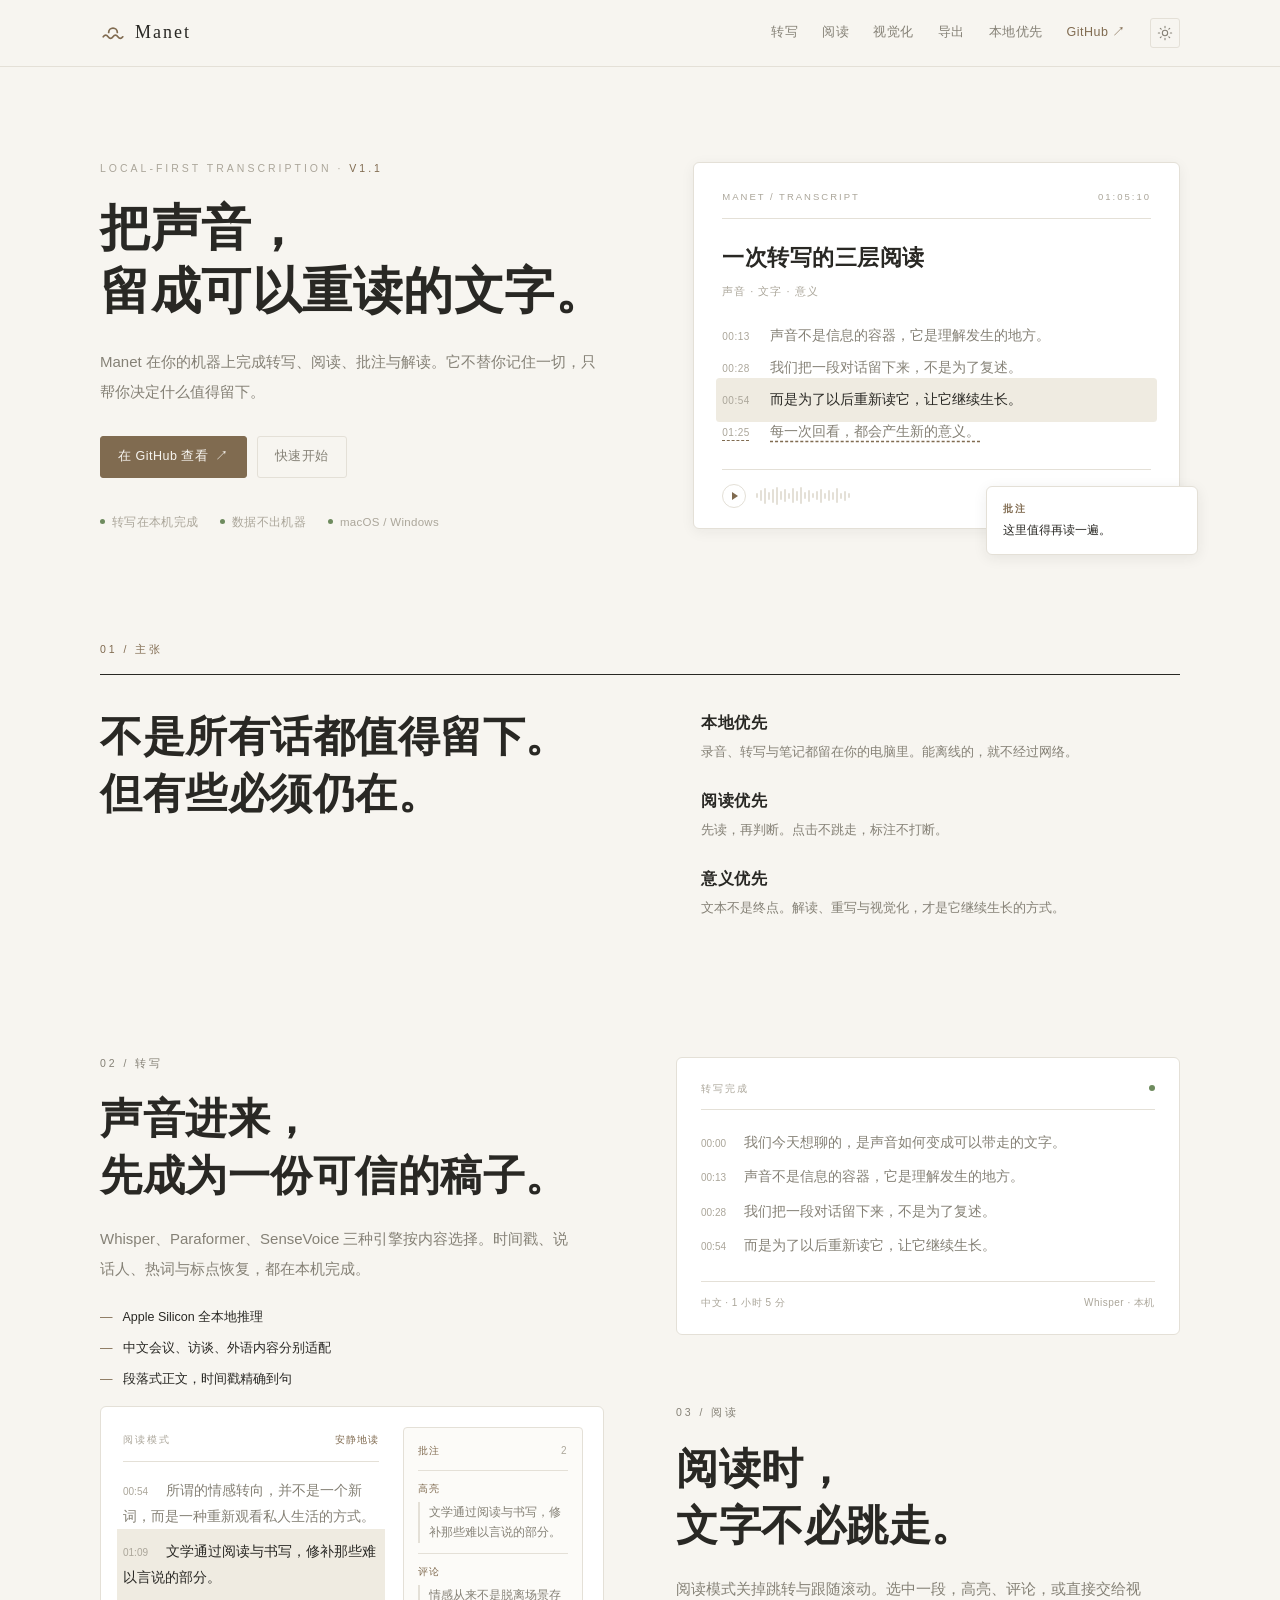
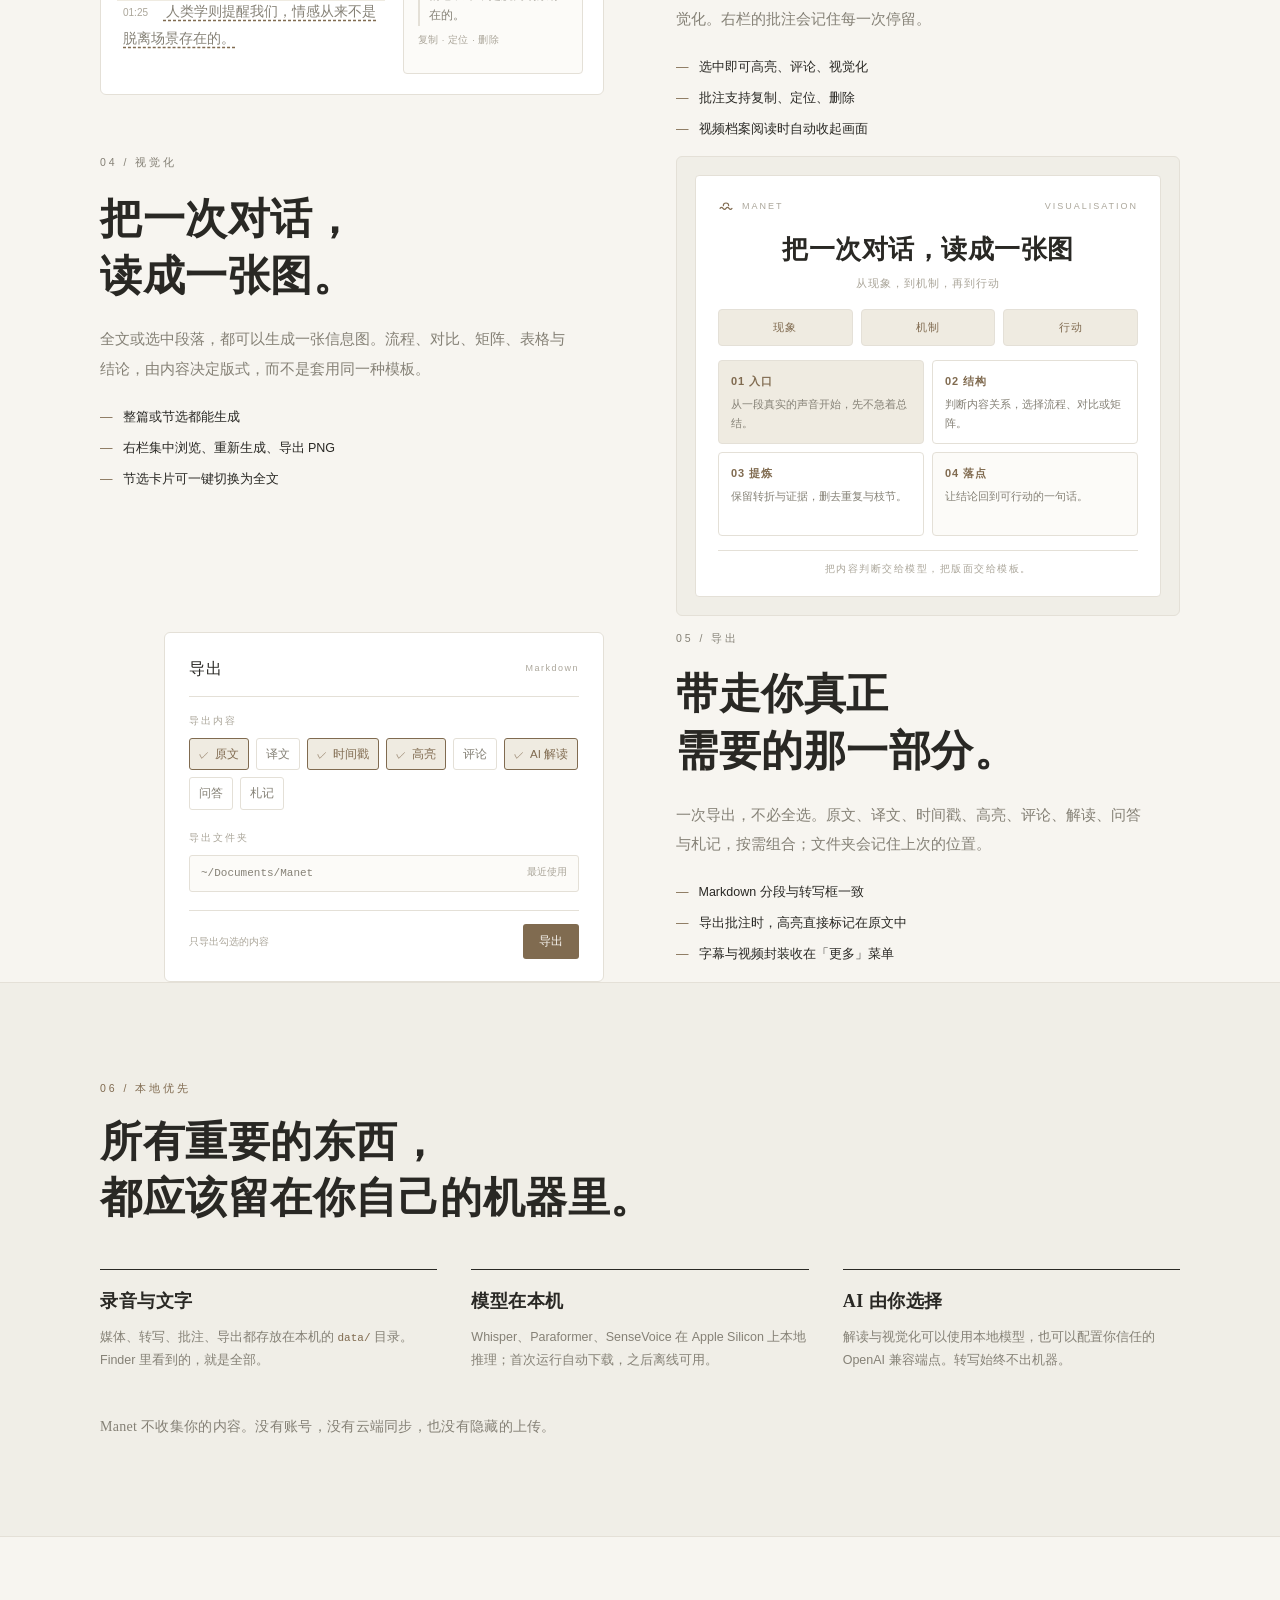
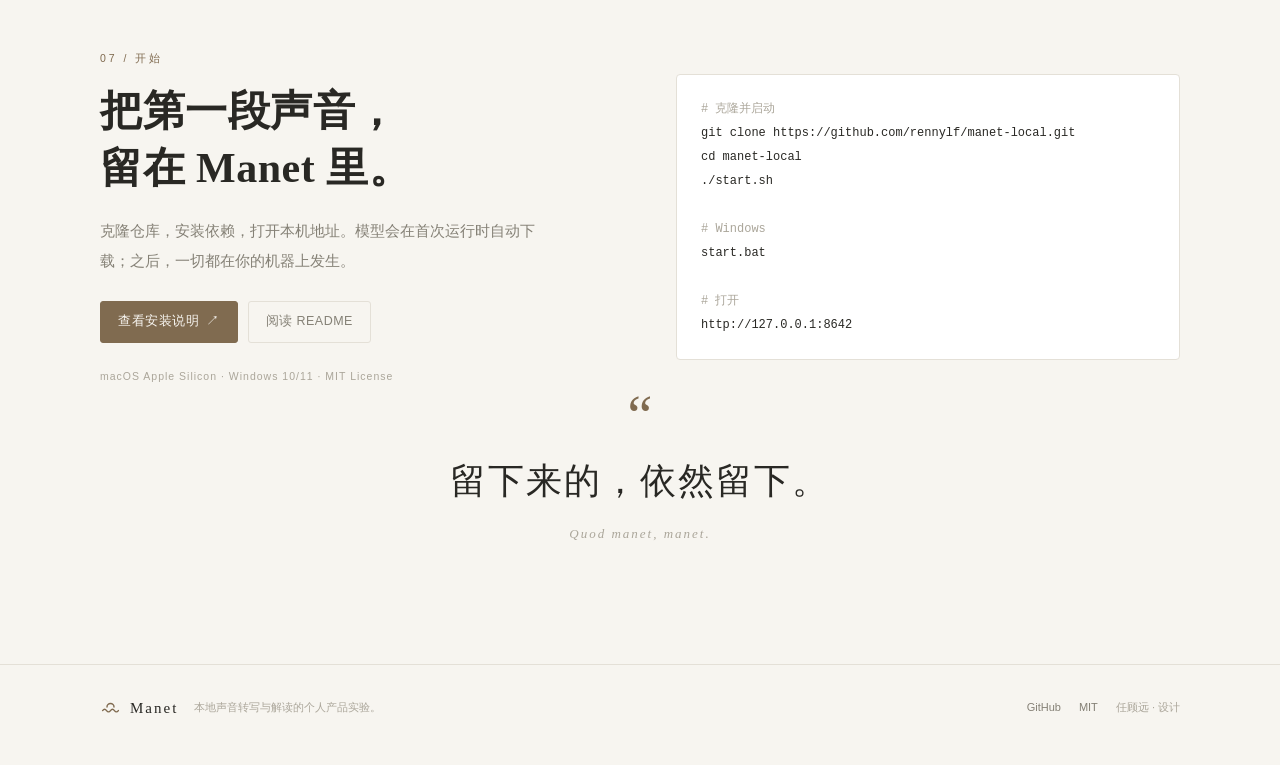
==== docs/index.html @ 5af79e9b "新增产品落地页 docs/ - 按 Manet 的 Light Academia × Editorial 语言设计 - 首屏主张、转写、阅读批注、视觉化、导出、本地优先、快速开始 - 纯静态 HTML" ====
<!doctype html>
<html lang="zh-CN" data-theme="light">
<head>
<meta charset="utf-8">
<meta name="viewport" content="width=device-width, initial-scale=1">
<title>Manet — 把声音留成可以重读的文字</title>
<meta name="description" content="Manet 是一个本地优先的声音转写与解读工具。转写、阅读、批注、视觉化与导出，都在你的机器上完成。">
<meta property="og:title" content="Manet — 把声音留成可以重读的文字">
<meta property="og:description" content="本地优先的声音转写与解读。Quod manet, manet.">
<meta name="theme-color" content="#F7F5F0">
<link rel="icon" href="favicon.svg" type="image/svg+xml">
<link rel="stylesheet" href="landing.css">
<script>
(function () {
  var t = localStorage.getItem("manet_site_theme") || "light";
  document.documentElement.dataset.theme = t;
})();
</script>
</head>
<body>

<header class="site-head">
  <div class="wrap head-inner">
    <a class="brand" href="#top" aria-label="Manet 首页">
      <svg viewBox="0 0 24 24" aria-hidden="true"><g fill="none" stroke="currentColor" stroke-width="1.6" stroke-linecap="round"><path d="M8 11.5a4 4 0 0 1 8 0"/><path d="M3 15.5q2.25 -3 4.5 0t4.5 0t4.5 0t4.5 0"/></g></svg>
      <span>Manet</span>
    </a>
    <nav aria-label="页面导航">
      <a class="nav-link" href="#transcribe">转写</a>
      <a class="nav-link" href="#reading">阅读</a>
      <a class="nav-link" href="#visual">视觉化</a>
      <a class="nav-link" href="#export">导出</a>
      <a class="nav-link" href="#local">本地优先</a>
      <a class="gh" href="https://github.com/rennylf/manet-local" target="_blank" rel="noopener">GitHub ↗</a>
      <button id="theme-toggle" class="icon-btn" aria-label="切换昼夜主题" title="切换昼夜主题">
        <svg class="icon-sun" viewBox="0 0 24 24" aria-hidden="true"><circle cx="12" cy="12" r="4"/><path d="M12 2v2M12 20v2M4.9 4.9l1.4 1.4M17.7 17.7l1.4 1.4M2 12h2M20 12h2M4.9 19.1l1.4-1.4M17.7 6.3l1.4-1.4"/></svg>
        <svg class="icon-moon" viewBox="0 0 24 24" aria-hidden="true"><path d="M20 14.5A8.5 8.5 0 0 1 9.5 4a8.5 8.5 0 1 0 10.5 10.5z"/></svg>
      </button>
    </nav>
  </div>
</header>

<main id="top">

  <!-- 01 · HERO -->
  <section class="hero wrap">
    <div class="hero-copy reveal">
      <p class="kicker">LOCAL-FIRST TRANSCRIPTION · <span>V1.1</span></p>
      <h1>把声音，<br>留成可以重读的文字。</h1>
      <p class="lede">Manet 在你的机器上完成转写、阅读、批注与解读。它不替你记住一切，只帮你决定什么值得留下。</p>
      <div class="cta">
        <a class="btn primary" href="https://github.com/rennylf/manet-local" target="_blank" rel="noopener">在 GitHub 查看 <span aria-hidden="true">↗</span></a>
        <a class="btn ghost" href="#start">快速开始</a>
      </div>
      <ul class="hero-facts">
        <li>转写在本机完成</li>
        <li>数据不出机器</li>
        <li>macOS / Windows</li>
      </ul>
    </div>

    <div class="hero-visual reveal" aria-hidden="true">
      <article class="paper">
        <div class="paper-top"><span>MANET / TRANSCRIPT</span><span>01:05:10</span></div>
        <h3>一次转写的三层阅读</h3>
        <p class="sub">声音 · 文字 · 意义</p>
        <div class="mock-line"><span class="t">00:13</span><span>声音不是信息的容器，它是理解发生的地方。</span></div>
        <div class="mock-line"><span class="t">00:28</span><span>我们把一段对话留下来，不是为了复述。</span></div>
        <div class="mock-line hl"><span class="t">00:54</span><span>而是为了以后重新读它，让它继续生长。</span></div>
        <div class="mock-line cm"><span class="t">01:25</span><span>每一次回看，都会产生新的意义。</span></div>
        <div class="player-mock">
          <span class="play-dot" aria-hidden="true"></span>
          <div class="wave" aria-hidden="true">
            <i style="height:5px"></i><i style="height:11px"></i><i style="height:16px"></i><i style="height:8px"></i><i style="height:14px"></i><i style="height:18px"></i><i style="height:9px"></i><i style="height:13px"></i><i style="height:6px"></i><i style="height:15px"></i><i style="height:10px"></i><i style="height:17px"></i><i style="height:7px"></i><i style="height:12px"></i><i style="height:5px"></i><i style="height:9px"></i><i style="height:14px"></i><i style="height:6px"></i><i style="height:11px"></i><i style="height:8px"></i><i style="height:15px"></i><i style="height:6px"></i><i style="height:10px"></i><i style="height:5px"></i>
          </div>
        </div>
      </article>
      <aside class="note-card">
        <strong>批注</strong>
        <p>这里值得再读一遍。</p>
      </aside>
    </div>
  </section>

  <!-- 02 · 主张 -->
  <section class="creed wrap reveal">
    <p class="section-index">01 / 主张</p>
    <div class="creed-grid">
      <h2>不是所有话都值得留下。<br>但有些必须仍在。</h2>
      <div class="creed-items">
        <div>
          <h4>本地优先</h4>
          <p>录音、转写与笔记都留在你的电脑里。能离线的，就不经过网络。</p>
        </div>
        <div>
          <h4>阅读优先</h4>
          <p>先读，再判断。点击不跳走，标注不打断。</p>
        </div>
        <div>
          <h4>意义优先</h4>
          <p>文本不是终点。解读、重写与视觉化，才是它继续生长的方式。</p>
        </div>
      </div>
    </div>
  </section>

  <!-- 03 · 转写 -->
  <section id="transcribe" class="feature wrap reveal">
    <div class="feature-copy">
      <p class="section-index">02 / 转写</p>
      <h2>声音进来，<br>先成为一份可信的稿子。</h2>
      <p>Whisper、Paraformer、SenseVoice 三种引擎按内容选择。时间戳、说话人、热词与标点恢复，都在本机完成。</p>
      <ul class="ticks">
        <li>Apple Silicon 全本地推理</li>
        <li>中文会议、访谈、外语内容分别适配</li>
        <li>段落式正文，时间戳精确到句</li>
      </ul>
    </div>
    <div class="feature-visual" aria-hidden="true">
      <div class="panel transcript-panel">
        <div class="panel-head"><span>转写完成</span><span class="status-dot"></span></div>
        <p class="read-line"><span class="ts">00:00</span> 我们今天想聊的，是声音如何变成可以带走的文字。</p>
        <p class="read-line"><span class="ts">00:13</span> 声音不是信息的容器，它是理解发生的地方。</p>
        <p class="read-line"><span class="ts">00:28</span> 我们把一段对话留下来，不是为了复述。</p>
        <p class="read-line"><span class="ts">00:54</span> 而是为了以后重新读它，让它继续生长。</p>
        <div class="panel-foot">
          <span>中文 · 1 小时 5 分</span>
          <span>Whisper · 本机</span>
        </div>
      </div>
    </div>
  </section>

  <!-- 04 · 阅读 -->
  <section id="reading" class="feature reverse wrap reveal">
    <div class="feature-copy">
      <p class="section-index">03 / 阅读</p>
      <h2>阅读时，<br>文字不必跳走。</h2>
      <p>阅读模式关掉跳转与跟随滚动。选中一段，高亮、评论，或直接交给视觉化。右栏的批注会记住每一次停留。</p>
      <ul class="ticks">
        <li>选中即可高亮、评论、视觉化</li>
        <li>批注支持复制、定位、删除</li>
        <li>视频档案阅读时自动收起画面</li>
      </ul>
    </div>
    <div class="feature-visual" aria-hidden="true">
      <div class="panel reading-panel">
        <div class="reading-main">
          <div class="panel-head"><span>阅读模式</span><span class="read-flag">安静地读</span></div>
          <p class="read-line"><span class="ts">00:54</span> 所谓的情感转向，并不是一个新词，而是一种重新观看私人生活的方式。</p>
          <p class="read-line hl"><span class="ts">01:09</span> 文学通过阅读与书写，修补那些难以言说的部分。</p>
          <p class="read-line cm"><span class="ts">01:25</span> 人类学则提醒我们，情感从来不是脱离场景存在的。</p>
        </div>
        <aside class="annot-panel">
          <div class="annot-head">批注 <span>2</span></div>
          <div class="annot-item">
            <em>高亮</em>
            <p>文学通过阅读与书写，修补那些难以言说的部分。</p>
          </div>
          <div class="annot-item">
            <em>评论</em>
            <p>情感从来不是脱离场景存在的。</p>
            <small>复制 · 定位 · 删除</small>
          </div>
        </aside>
      </div>
    </div>
  </section>

  <!-- 05 · 视觉化 -->
  <section id="visual" class="feature wrap reveal">
    <div class="feature-copy">
      <p class="section-index">04 / 视觉化</p>
      <h2>把一次对话，<br>读成一张图。</h2>
      <p>全文或选中段落，都可以生成一张信息图。流程、对比、矩阵、表格与结论，由内容决定版式，而不是套用同一种模板。</p>
      <ul class="ticks">
        <li>整篇或节选都能生成</li>
        <li>右栏集中浏览、重新生成、导出 PNG</li>
        <li>节选卡片可一键切换为全文</li>
      </ul>
    </div>
    <div class="feature-visual" aria-hidden="true">
      <div class="panel vis-panel">
        <div class="vis-card">
          <div class="vis-brand"><svg class="vis-mark" viewBox="0 0 24 24" aria-hidden="true"><g fill="none" stroke="currentColor" stroke-width="1.7" stroke-linecap="round"><path d="M8 11.5a4 4 0 0 1 8 0"/><path d="M3 15.5q2.25 -3 4.5 0t4.5 0t4.5 0t4.5 0"/></g></svg> MANET <span class="vis-tag">VISUALISATION</span></div>
          <h3>把一次对话，读成一张图</h3>
          <p class="vis-sub">从现象，到机制，再到行动</p>
          <div class="vis-pills">
            <span>现象</span><span>机制</span><span>行动</span>
          </div>
          <div class="vis-grid">
            <div class="cell tint">
              <b>01 入口</b>
              <p>从一段真实的声音开始，先不急着总结。</p>
            </div>
            <div class="cell">
              <b>02 结构</b>
              <p>判断内容关系，选择流程、对比或矩阵。</p>
            </div>
            <div class="cell">
              <b>03 提炼</b>
              <p>保留转折与证据，删去重复与枝节。</p>
            </div>
            <div class="cell tint2">
              <b>04 落点</b>
              <p>让结论回到可行动的一句话。</p>
            </div>
          </div>
          <div class="vis-foot">把内容判断交给模型，把版面交给模板。</div>
        </div>
      </div>
    </div>
  </section>

  <!-- 06 · 导出 -->
  <section id="export" class="feature reverse wrap reveal">
    <div class="feature-copy">
      <p class="section-index">05 / 导出</p>
      <h2>带走你真正<br>需要的那一部分。</h2>
      <p>一次导出，不必全选。原文、译文、时间戳、高亮、评论、解读、问答与札记，按需组合；文件夹会记住上次的位置。</p>
      <ul class="ticks">
        <li>Markdown 分段与转写框一致</li>
        <li>导出批注时，高亮直接标记在原文中</li>
        <li>字幕与视频封装收在「更多」菜单</li>
      </ul>
    </div>
    <div class="feature-visual" aria-hidden="true">
      <div class="panel export-panel">
        <div class="export-head"><span>导出</span><span class="export-tag">Markdown</span></div>
        <p class="export-label">导出内容</p>
        <div class="checks">
          <span class="check on">原文</span>
          <span class="check">译文</span>
          <span class="check on">时间戳</span>
          <span class="check on">高亮</span>
          <span class="check">评论</span>
          <span class="check on">AI 解读</span>
          <span class="check">问答</span>
          <span class="check">札记</span>
        </div>
        <p class="export-label">导出文件夹</p>
        <div class="path"><span>~/Documents/Manet</span><span class="path-hint">最近使用</span></div>
        <div class="export-foot">
          <span class="export-note">只导出勾选的内容</span>
          <span class="export-btn">导出</span>
        </div>
      </div>
    </div>
  </section>

  <!-- 07 · 本地优先 -->
  <section id="local" class="local reveal">
    <div class="wrap">
      <p class="section-index">06 / 本地优先</p>
      <h2>所有重要的东西，<br>都应该留在你自己的机器里。</h2>
      <div class="local-grid">
        <div class="local-item">
          <h3>录音与文字</h3>
          <p>媒体、转写、批注、导出都存放在本机的 <code>data/</code> 目录。Finder 里看到的，就是全部。</p>
        </div>
        <div class="local-item">
          <h3>模型在本机</h3>
          <p>Whisper、Paraformer、SenseVoice 在 Apple Silicon 上本地推理；首次运行自动下载，之后离线可用。</p>
        </div>
        <div class="local-item">
          <h3>AI 由你选择</h3>
          <p>解读与视觉化可以使用本地模型，也可以配置你信任的 OpenAI 兼容端点。转写始终不出机器。</p>
        </div>
      </div>
      <p class="local-note">Manet 不收集你的内容。没有账号，没有云端同步，也没有隐藏的上传。</p>
    </div>
  </section>

  <!-- 08 · 开始 -->
  <section id="start" class="start wrap reveal">
    <div>
      <p class="section-index">07 / 开始</p>
      <h2>把第一段声音，<br>留在 Manet 里。</h2>
      <p class="start-copy">克隆仓库，安装依赖，打开本机地址。模型会在首次运行时自动下载；之后，一切都在你的机器上发生。</p>
      <div class="cta">
        <a class="btn primary" href="https://github.com/rennylf/manet-local" target="_blank" rel="noopener">查看安装说明 <span aria-hidden="true">↗</span></a>
        <a class="btn ghost" href="https://github.com/rennylf/manet-local/blob/main/README.md" target="_blank" rel="noopener">阅读 README</a>
      </div>
      <p class="platforms">macOS Apple Silicon · Windows 10/11 · MIT License</p>
    </div>
    <pre class="commands"><code><span class="c"># 克隆并启动</span>
git clone https://github.com/rennylf/manet-local.git
cd manet-local
./start.sh

<span class="c"># Windows</span>
start.bat

<span class="c"># 打开</span>
http://127.0.0.1:8642</code></pre>
  </section>

  <!-- 09 · 品牌句 -->
  <section class="quote reveal">
    <p class="quote-mark" aria-hidden="true">“</p>
    <blockquote>留下来的，依然留下。</blockquote>
    <p class="quote-latin">Quod manet, manet.</p>
  </section>
</main>

<footer>
  <div class="wrap foot-inner">
    <a class="brand" href="#top">
      <svg viewBox="0 0 24 24" aria-hidden="true"><g fill="none" stroke="currentColor" stroke-width="1.6" stroke-linecap="round"><path d="M8 11.5a4 4 0 0 1 8 0"/><path d="M3 15.5q2.25 -3 4.5 0t4.5 0t4.5 0t4.5 0"/></g></svg>
      <span>Manet</span>
    </a>
    <span>本地声音转写与解读的个人产品实验。</span>
    <div class="foot-links">
      <a href="https://github.com/rennylf/manet-local" target="_blank" rel="noopener">GitHub</a>
      <a href="https://github.com/rennylf/manet-local/blob/main/LICENSE" target="_blank" rel="noopener">MIT</a>
      <span>任顾远 · 设计</span>
    </div>
  </div>
</footer>

<script src="landing.js"></script>
</body>
</html>
---- docs/landing.css ----
/* Manet landing · Light Academia × Editorial
   与产品共用暖白 / 墨灰 / 复古棕与宋体正文的气质。 */

:root {
  --bg: #F7F5F0;
  --paper: #FFFFFF;
  --side: #F0EEE7;
  --ink: #292824;
  --sub: #858176;
  --weak: #ABA69A;
  --accent: #806B50;
  --accent-soft: #EFEBE1;
  --hover: #F2EFE7;
  --border: #E4E0D7;
  --field: #FCFBF8;
  --ok: #6E8B5E;
  --danger: #A6503C;
  --on-accent: #F7F5F0;
  --serif: "Songti SC", "STSong", "Noto Serif CJK SC", "Source Han Serif SC", "Times New Roman", serif;
  --sans: -apple-system, BlinkMacSystemFont, "PingFang SC", "Hiragino Sans GB", "Microsoft YaHei", sans-serif;
  --mono: ui-monospace, SFMono-Regular, Menlo, Consolas, monospace;
  --ease: cubic-bezier(.25, .8, .3, 1);
  --t: .16s;
  --max: 1160px;
}

[data-theme="night"] {
  --bg: #201E1A;
  --paper: #2A2823;
  --side: #262420;
  --ink: #E8E2D5;
  --sub: #A89F8D;
  --weak: #7A7365;
  --accent: #C8A878;
  --accent-soft: #3A3428;
  --hover: #332F28;
  --border: #3A372F;
  --field: #262420;
  --ok: #9DB88A;
  --danger: #D08770;
  --on-accent: #24211B;
}

* { box-sizing: border-box; }
html { scroll-behavior: smooth; }
body {
  margin: 0;
  background: var(--bg);
  color: var(--ink);
  font-family: var(--sans);
  font-size: 15px;
  line-height: 1.75;
  -webkit-font-smoothing: antialiased;
  text-rendering: optimizeLegibility;
  transition: background var(--t) var(--ease), color var(--t) var(--ease);
}
::selection { background: var(--accent-soft); color: var(--ink); }
a { color: inherit; }
img, svg { display: block; }
.wrap { width: 100%; max-width: var(--max); margin: 0 auto; padding: 0 40px; }
.muted { color: var(--weak); }

/* ---------- header ---------- */
.site-head {
  position: sticky; top: 0; z-index: 20;
  background: var(--bg);
  border-bottom: 1px solid var(--border);
}
.head-inner { display: flex; align-items: center; gap: 24px; height: 66px; }
.brand {
  display: inline-flex; align-items: center; gap: 9px;
  text-decoration: none; font-family: var(--serif);
  font-size: 18px; letter-spacing: 2px; color: var(--ink);
}
.brand svg { width: 26px; height: 26px; color: var(--accent); }
nav { margin-left: auto; display: flex; align-items: center; gap: 24px; }
nav a {
  text-decoration: none; font-size: 12.5px; letter-spacing: .5px;
  color: var(--sub); transition: color var(--t) var(--ease);
}
nav a:hover { color: var(--accent); }
nav .gh { color: var(--accent); }
.icon-btn {
  width: 30px; height: 30px; padding: 5px; border: 1px solid var(--border);
  border-radius: 3px; background: transparent; color: var(--sub); cursor: pointer;
  display: inline-flex; align-items: center; justify-content: center;
  transition: color var(--t), border-color var(--t), background var(--t);
}
.icon-btn:hover { color: var(--accent); border-color: var(--accent); }
.icon-btn svg { width: 16px; height: 16px; fill: none; stroke: currentColor; stroke-width: 1.6; stroke-linecap: round; stroke-linejoin: round; }
.icon-moon { display: none; }
[data-theme="night"] .icon-sun { display: none; }
[data-theme="night"] .icon-moon { display: block; }

/* ---------- hero ---------- */
.hero {
  display: grid; grid-template-columns: 1.04fr .96fr;
  gap: 66px; align-items: center;
  padding-top: 92px; padding-bottom: 108px;
}
.kicker {
  margin: 0 0 20px; font-size: 10.5px; letter-spacing: 3px;
  color: var(--weak); text-transform: uppercase;
}
.kicker span { color: var(--accent); }
h1 {
  margin: 0 0 24px; font-family: var(--serif); font-weight: 700;
  font-size: clamp(27px, 8.5vw, 50px); line-height: 1.26; letter-spacing: .5px;
}
.lede { margin: 0 0 30px; max-width: 510px; color: var(--sub); font-size: 15px; line-height: 1.95; }
.cta { display: flex; flex-wrap: wrap; gap: 10px; align-items: center; }
.btn {
  display: inline-flex; align-items: center; gap: 7px;
  padding: 9px 17px; border-radius: 3px; border: 1px solid transparent;
  font-size: 12.5px; font-family: var(--sans); letter-spacing: .5px;
  text-decoration: none; cursor: pointer;
  transition: background var(--t) var(--ease), color var(--t), border-color var(--t);
}
.btn.primary { background: var(--accent); color: var(--on-accent); border-color: var(--accent); }
.btn.primary:hover { background: #6B5840; border-color: #6B5840; }
[data-theme="night"] .btn.primary:hover { background: #D6B98D; border-color: #D6B98D; }
.btn.ghost { border-color: var(--border); color: var(--sub); }
.btn.ghost:hover { border-color: var(--accent); color: var(--accent); }
.hero-facts {
  display: flex; flex-wrap: wrap; gap: 10px 22px;
  list-style: none; margin: 34px 0 0; padding: 0;
  font-size: 11.5px; color: var(--weak); letter-spacing: .3px;
}
.hero-facts li::before {
  content: ""; display: inline-block; width: 5px; height: 5px;
  border-radius: 50%; background: var(--ok); margin-right: 7px; vertical-align: 2px;
}

/* paper mock */
.hero-visual { position: relative; }
.paper {
  position: relative; background: var(--paper); border: 1px solid var(--border);
  border-radius: 6px; padding: 26px 28px 20px;
  box-shadow: 0 3px 14px rgba(41, 40, 36, .06);
}
.paper-top {
  display: flex; justify-content: space-between; gap: 10px;
  padding-bottom: 12px; margin-bottom: 20px;
  border-bottom: 1px solid var(--border);
  font-size: 9.5px; letter-spacing: 2px; color: var(--weak);
}
.paper h3 { margin: 0 0 5px; font-family: var(--serif); font-size: 22px; letter-spacing: .5px; }
.paper .sub { margin: 0 0 18px; font-size: 11px; color: var(--weak); letter-spacing: 1px; }
.mock-line {
  display: flex; gap: 12px; padding: 3px 0;
  font-family: var(--serif); font-size: 13.5px; line-height: 1.95; color: var(--sub);
}
.mock-line .t { min-width: 36px; padding-top: 4px; font-family: var(--sans); font-size: 10px; color: var(--weak); letter-spacing: .5px; }
.mock-line.hl { background: var(--accent-soft); box-shadow: 0 0 0 6px var(--accent-soft); border-radius: 1px; color: var(--ink); }
.mock-line.cm span { text-decoration: underline dashed var(--accent); text-underline-offset: 4px; }
.player-mock {
  display: flex; align-items: center; gap: 10px;
  margin-top: 20px; padding-top: 14px; border-top: 1px solid var(--border);
  color: var(--weak); font-size: 10px; letter-spacing: .5px;
}
.play-dot {
  width: 24px; height: 24px; border: 1px solid var(--border); border-radius: 50%;
  position: relative; flex-shrink: 0;
}
.play-dot::after {
  content: ""; position: absolute; left: 9px; top: 7px;
  border-left: 6px solid var(--accent); border-top: 4px solid transparent; border-bottom: 4px solid transparent;
}
.wave { display: flex; align-items: center; gap: 2px; flex: 1; height: 20px; }
.wave i { display: block; width: 2px; background: var(--border); border-radius: 1px; }
.note-card {
  position: absolute; right: -18px; bottom: -26px; width: 212px;
  background: var(--paper); border: 1px solid var(--border); border-radius: 6px;
  padding: 13px 16px; box-shadow: 0 3px 14px rgba(41, 40, 36, .08);
  font-size: 11.5px; line-height: 1.8; color: var(--sub);
}
.note-card strong { display: block; margin-bottom: 3px; color: var(--accent); font-size: 9.5px; letter-spacing: 2px; font-weight: 600; }
.note-card p { margin: 0; font-family: var(--serif); color: var(--ink); }

/* ---------- shared section ---------- */
section { padding-bottom: 112px; }
.section-index { margin: 0 0 16px; font-size: 10.5px; letter-spacing: 3px; color: var(--accent); }
h2 {
  margin: 0 0 20px; font-family: var(--serif); font-weight: 700;
  font-size: clamp(28px, 3.6vw, 42px); line-height: 1.35; letter-spacing: .5px;
}
.creed { padding-bottom: 120px; }
.creed-grid { display: grid; grid-template-columns: 1.05fr .95fr; gap: 72px; border-top: 1px solid var(--ink); padding-top: 34px; }
.creed-grid h2 { margin: 0; }
.creed-items { display: grid; gap: 22px; }
.creed-items h4 { margin: 0 0 4px; font-family: var(--serif); font-size: 16px; letter-spacing: .5px; }
.creed-items p { margin: 0; font-size: 12.5px; line-height: 1.9; color: var(--sub); max-width: 400px; }

/* ---------- feature ---------- */
.feature { display: grid; grid-template-columns: 1fr 1fr; gap: 72px; align-items: start; padding-top: 12px; }
.feature-visual { padding-top: 4px; }
.feature.reverse .feature-copy { order: 2; }
.feature-copy p { max-width: 470px; margin: 0 0 18px; color: var(--sub); line-height: 1.95; }
.ticks { list-style: none; margin: 24px 0 0; padding: 0; display: grid; gap: 9px; font-size: 12.5px; color: var(--ink); }
.ticks li::before { content: "—"; margin-right: 10px; color: var(--accent); }

.panel { background: var(--paper); border: 1px solid var(--border); border-radius: 6px; padding: 22px 24px; }
.panel-head { display: flex; justify-content: space-between; align-items: center; gap: 10px;
  padding-bottom: 12px; margin-bottom: 16px; border-bottom: 1px solid var(--border);
  font-size: 10px; letter-spacing: 2px; color: var(--weak); text-transform: uppercase; }
.status-dot { width: 6px; height: 6px; border-radius: 50%; background: var(--ok); }
.read-flag { color: var(--accent); letter-spacing: 1px; }
.read-line { margin: 0; padding: 4px 0; font-family: var(--serif); font-size: 13.5px; line-height: 1.95; color: var(--sub); }
.read-line .ts { display: inline-block; min-width: 40px; font-family: var(--sans); font-size: 10px; color: var(--weak); }
.read-line.hl { background: var(--accent-soft); box-shadow: 0 0 0 6px var(--accent-soft); color: var(--ink); }
.read-line.cm { text-decoration: underline dashed var(--accent); text-underline-offset: 4px; }
.panel-foot { display: flex; justify-content: space-between; gap: 10px; margin-top: 18px; padding-top: 12px;
  border-top: 1px solid var(--border); font-size: 10px; letter-spacing: .5px; color: var(--weak); }

.reading-panel { display: grid; grid-template-columns: 1.45fr 1fr; gap: 20px; padding: 20px; }
.reading-main { padding: 4px 4px 4px 2px; min-width: 0; }
.reading-main .panel-head { margin-bottom: 12px; }
.annot-panel { background: var(--field); border: 1px solid var(--border); border-radius: 4px; padding: 14px; min-width: 0; }
.annot-head { display: flex; justify-content: space-between; margin-bottom: 10px; font-size: 10px; letter-spacing: 1.5px; color: var(--accent); }
.annot-head span { color: var(--weak); }
.annot-item { padding: 10px 0; border-top: 1px solid var(--border); }
.annot-item em { display: block; margin-bottom: 4px; font-style: normal; font-size: 9.5px; letter-spacing: 1.5px; color: var(--accent); }
.annot-item p { margin: 0; font-family: var(--serif); font-size: 11.5px; line-height: 1.8; color: var(--sub);
  border-left: 2px solid var(--border); padding-left: 9px; }
.annot-item small { display: block; margin-top: 6px; font-size: 9.5px; color: var(--weak); letter-spacing: .5px; }

/* visual mock */
.vis-panel { padding: 18px; background: var(--side); }
.vis-card { background: var(--paper); border: 1px solid var(--border); border-radius: 4px; padding: 22px 22px 18px; }
.vis-brand { display: flex; align-items: center; gap: 8px; margin-bottom: 18px;
  font-size: 9px; letter-spacing: 2px; color: var(--weak); }
.vis-mark { width: 16px; height: 16px; color: var(--accent); flex-shrink: 0; }
.vis-tag { margin-left: auto; }
.vis-card h3 { margin: 0 0 6px; font-family: var(--serif); font-size: 26px; line-height: 1.35; letter-spacing: .5px; text-align: center; }
.vis-sub { margin: 0 0 16px; text-align: center; font-size: 11px; color: var(--weak); letter-spacing: 1px; }
.vis-pills { display: flex; gap: 8px; margin-bottom: 14px; }
.vis-pills span { flex: 1; padding: 8px 6px; text-align: center; font-size: 11px; color: var(--accent);
  background: var(--accent-soft); border: 1px solid var(--border); border-radius: 4px; letter-spacing: 1px; }
.vis-grid { display: grid; grid-template-columns: 1fr 1fr; gap: 8px; }
.vis-grid .cell { border: 1px solid var(--border); border-radius: 4px; padding: 11px 12px; min-height: 84px; }
.vis-grid .cell.tint { background: var(--accent-soft); }
.vis-grid .cell.tint2 { background: var(--field); }
.vis-grid b { display: block; margin-bottom: 4px; font-size: 11px; letter-spacing: 1px; color: var(--accent); }
.vis-grid p { margin: 0; font-size: 10.5px; line-height: 1.75; color: var(--sub); }
.vis-foot { margin-top: 14px; padding-top: 10px; border-top: 1px solid var(--border);
  text-align: center; font-size: 9.5px; letter-spacing: 1.5px; color: var(--weak); }

/* export mock */
.export-panel { max-width: 440px; margin-left: auto; }
.export-head { display: flex; justify-content: space-between; align-items: center;
  padding-bottom: 13px; margin-bottom: 16px; border-bottom: 1px solid var(--border);
  font-family: var(--serif); font-size: 16px; letter-spacing: 1px; }
.export-tag { font-family: var(--sans); font-size: 9px; letter-spacing: 1.5px; color: var(--weak); }
.export-label { margin: 0 0 9px; font-size: 9.5px; letter-spacing: 2px; color: var(--weak); text-transform: uppercase; }
.checks { display: flex; flex-wrap: wrap; gap: 7px; margin-bottom: 20px; }
.check { display: inline-flex; align-items: center; gap: 6px; padding: 5px 9px; font-size: 11.5px; color: var(--sub);
  border: 1px solid var(--border); border-radius: 3px; }
.check.on { color: var(--accent); border-color: var(--accent); background: var(--accent-soft); }
.check.on::before { content: "✓"; font-size: 10px; }
.path { display: flex; justify-content: space-between; gap: 10px; padding: 8px 11px; margin-bottom: 18px;
  border: 1px solid var(--border); border-radius: 3px; background: var(--field); font-family: var(--mono); font-size: 11px; color: var(--sub); }
.path-hint { font-family: var(--sans); color: var(--weak); font-size: 9.5px; }
.export-foot { display: flex; justify-content: space-between; align-items: center; padding-top: 13px; border-top: 1px solid var(--border); }
.export-note { font-size: 10px; color: var(--weak); }
.export-btn { padding: 7px 16px; border-radius: 3px; background: var(--accent); color: var(--on-accent); font-size: 12px; }

/* ---------- local ---------- */
.local { background: var(--side); border-top: 1px solid var(--border); border-bottom: 1px solid var(--border);
  padding-top: 96px; padding-bottom: 96px; margin-bottom: 112px; }
.local-grid { display: grid; grid-template-columns: repeat(3, 1fr); gap: 34px; margin-top: 42px; }
.local-item { border-top: 1px solid var(--ink); padding-top: 16px; }
.local-item h3 { margin: 0 0 8px; font-family: var(--serif); font-size: 18px; letter-spacing: .5px; }
.local-item p { margin: 0; font-size: 12.5px; line-height: 1.9; color: var(--sub); }
.local-item code { font-family: var(--mono); font-size: 11px; color: var(--accent); }
.local-note { margin: 42px 0 0; font-family: var(--serif); font-size: 14px; color: var(--sub); letter-spacing: .3px; }

/* ---------- start ---------- */
.start { display: grid; grid-template-columns: 1fr 1fr; gap: 72px; align-items: center; }
.start-copy { max-width: 460px; margin: 0 0 26px; color: var(--sub); line-height: 1.95; }
.platforms { margin: 24px 0 0; font-size: 10.5px; letter-spacing: 1px; color: var(--weak); }
.commands { margin: 0; padding: 22px 24px; background: var(--paper); border: 1px solid var(--border); border-radius: 4px;
  font-family: var(--mono); font-size: 12px; line-height: 2; color: var(--ink); overflow: auto; }
.commands .c { color: var(--weak); }

/* ---------- quote / footer ---------- */
.quote { text-align: center; padding: 8px 40px 118px; }
.quote-mark { margin: 0; font-family: var(--serif); font-size: 56px; line-height: .8; color: var(--accent); }
.quote blockquote { margin: 12px 0 10px; font-family: var(--serif); font-size: clamp(26px, 3vw, 36px); letter-spacing: 2px; }
.quote-latin { margin: 0; font-family: var(--serif); font-style: italic; font-size: 13px; letter-spacing: 2px; color: var(--weak); }
footer { border-top: 1px solid var(--border); padding: 30px 0 44px; }
.foot-inner { display: flex; align-items: center; flex-wrap: wrap; gap: 16px; font-size: 11px; color: var(--weak); }
.foot-inner .brand { font-size: 15px; }
.foot-inner .brand svg { width: 21px; height: 21px; }
.foot-links { margin-left: auto; display: flex; align-items: center; gap: 18px; }
.foot-links a { text-decoration: none; color: var(--sub); }
.foot-links a:hover { color: var(--accent); }

/* ---------- reveal ---------- */
.reveal { opacity: 0; transform: translateY(10px); transition: opacity .6s var(--ease), transform .6s var(--ease); }
.reveal.in { opacity: 1; transform: none; }

/* ---------- responsive ---------- */
@media (max-width: 980px) {
  .wrap { padding: 0 26px; }
  .hero { grid-template-columns: 1fr; gap: 54px; padding-top: 64px; padding-bottom: 86px; }
  .hero-copy { max-width: 640px; }
  .note-card { right: 8px; bottom: -20px; }
  .creed-grid, .feature, .start { grid-template-columns: 1fr; gap: 40px; }
  .feature.reverse .feature-copy { order: 0; }
  .creed-grid h2 br { display: none; }
  .local-grid { grid-template-columns: 1fr; gap: 26px; }
  .reading-panel { grid-template-columns: 1fr; }
  .annot-panel { display: grid; grid-template-columns: 1fr 1fr; gap: 0 18px; }
  .annot-item { min-width: 0; }
  .export-panel { margin: 0; max-width: none; }
  nav .nav-link { display: none; }
  .start { padding-bottom: 20px; }
  .commands { max-width: 100%; }
}
@media (max-width: 560px) {
  .wrap { padding: 0 20px; }
  .head-inner { gap: 12px; }
  nav { gap: 14px; }
  .brand { font-size: 16px; }
  .brand svg { width: 22px; height: 22px; }
  .hero { padding-top: 48px; }
  .kicker { letter-spacing: 2px; }
  .paper { padding: 20px 18px 16px; }
  .paper h3 { font-size: 19px; }
  .mock-line { font-size: 12.5px; }
  .note-card { position: static; width: auto; margin: 12px 0 0; }
  .annot-panel { grid-template-columns: 1fr; }
  .vis-card h3 { font-size: 21px; }
  .vis-grid { grid-template-columns: 1fr; }
  .quote { padding-left: 20px; padding-right: 20px; }
  .foot-inner { align-items: flex-start; }
  .foot-links { margin-left: 0; width: 100%; flex-wrap: wrap; }
}
@media (prefers-reduced-motion: reduce) {
  html { scroll-behavior: auto; }
  .reveal { opacity: 1; transform: none; transition: none; }
  * { transition-duration: .01ms !important; animation-duration: .01ms !important; }
}
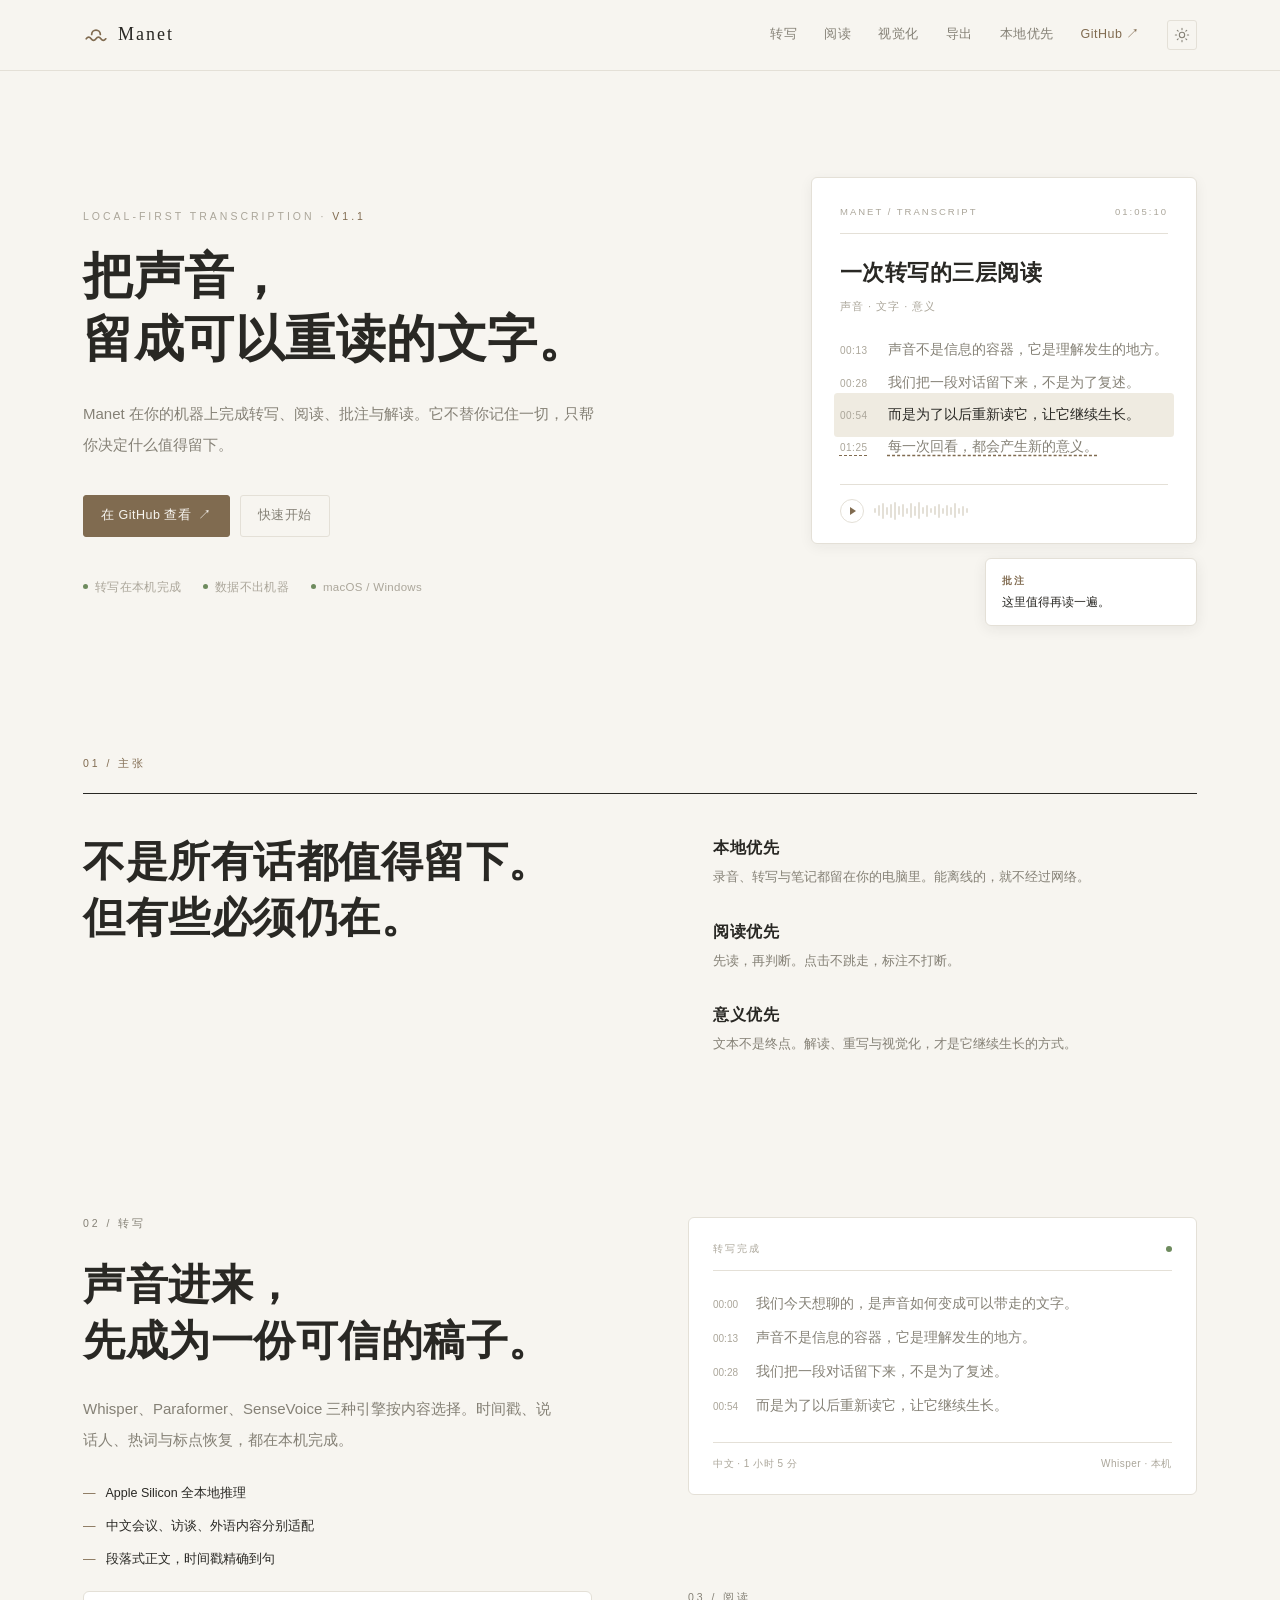
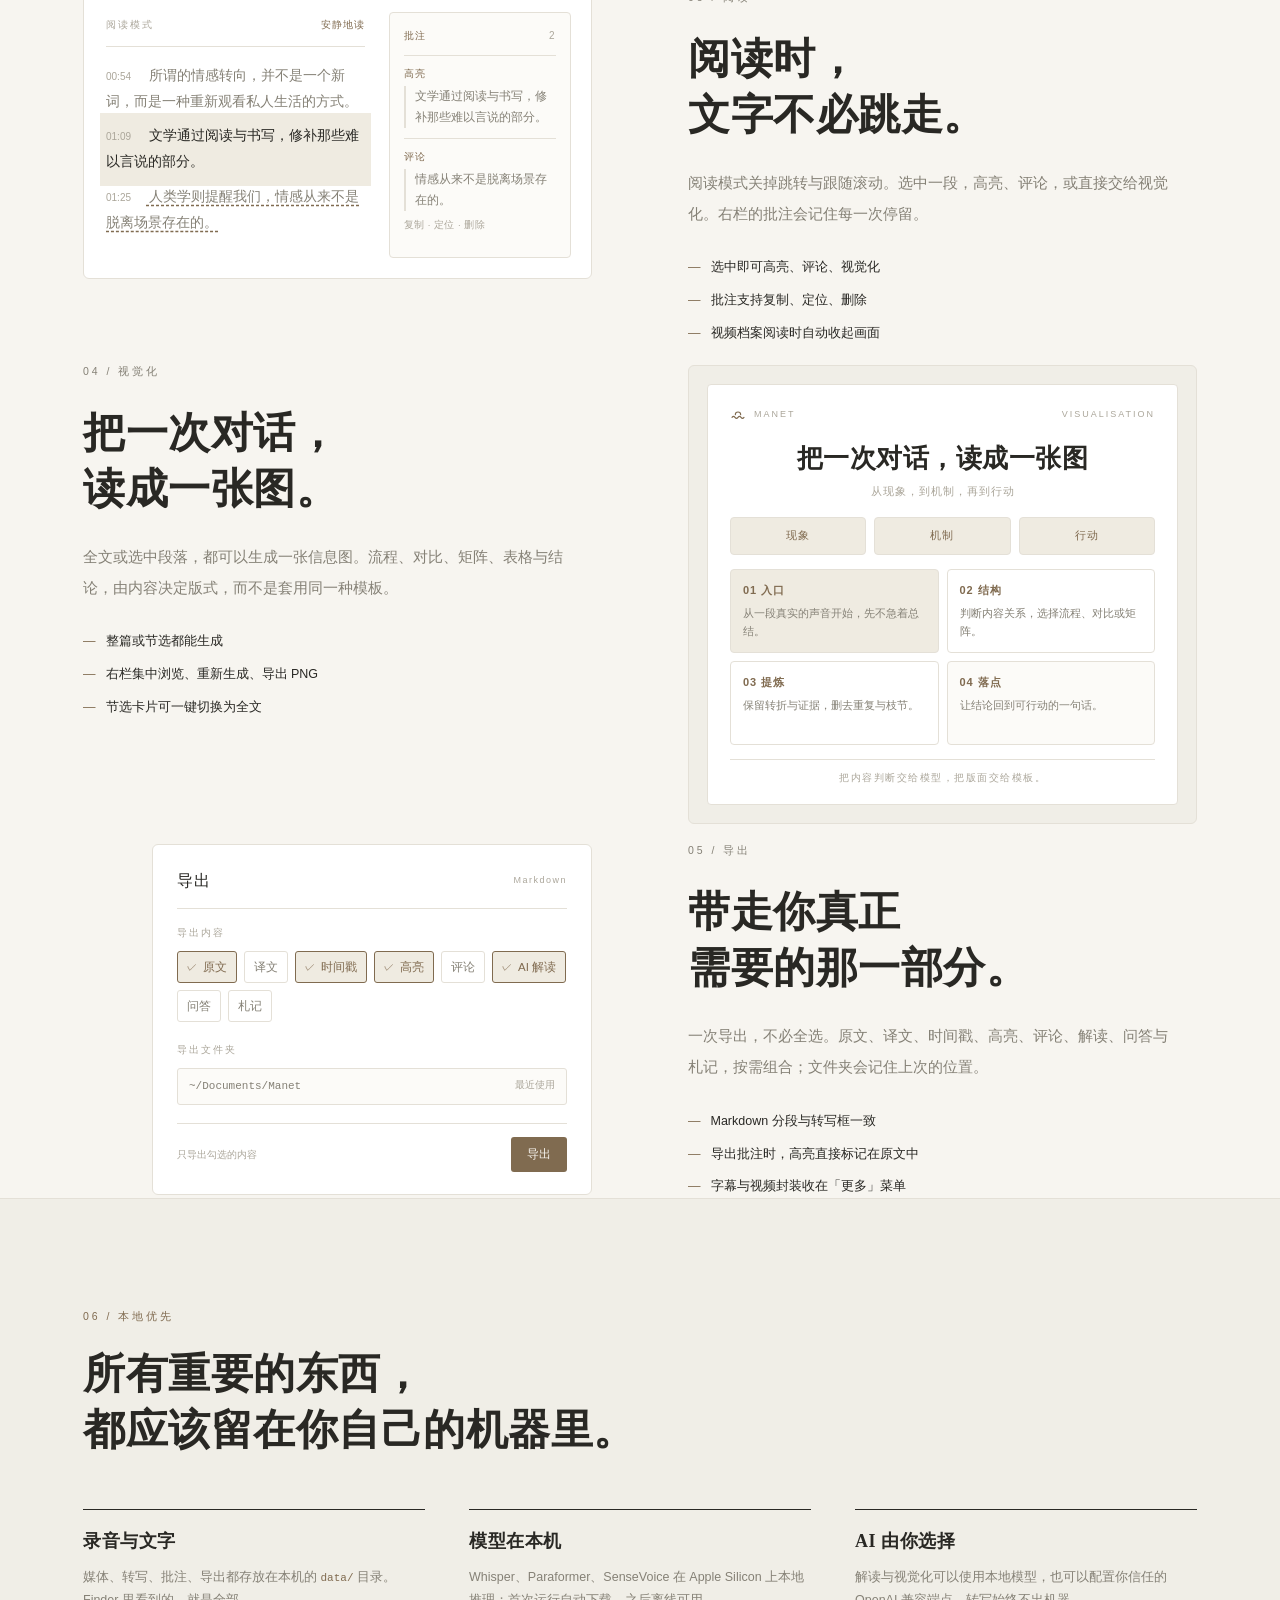
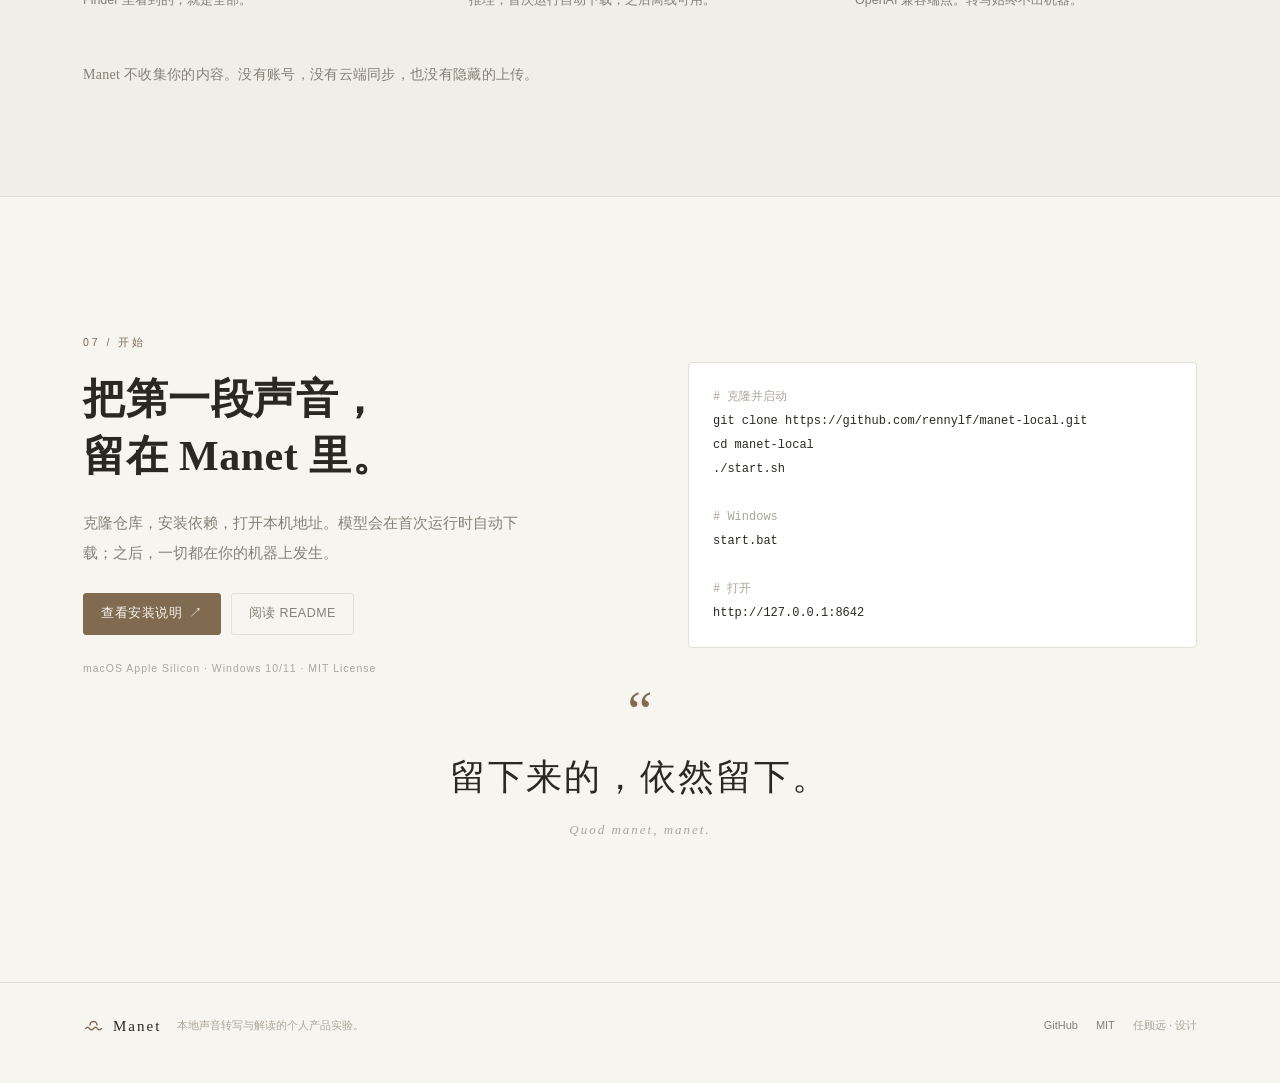
==== commit 8bbedc23: "落地页留白调整 - 放宽内容宽度与区块间距,正文行距更松 - 批注卡移到转写稿下方,不再叠压播放条 - 锚点跳转避开顶部导航 - 静态资源加版本号,避免预览缓存  Co-Authored-By: Cl" ====
--- a/docs/index.html
+++ b/docs/index.html
@@ -9,7 +9,7 @@
 <meta property="og:description" content="本地优先的声音转写与解读。Quod manet, manet.">
 <meta name="theme-color" content="#F7F5F0">
 <link rel="icon" href="favicon.svg" type="image/svg+xml">
-<link rel="stylesheet" href="landing.css">
+<link rel="stylesheet" href="landing.css?v=2">
 <script>
 (function () {
   var t = localStorage.getItem("manet_site_theme") || "light";
@@ -318,6 +318,6 @@
   </div>
 </footer>
 
-<script src="landing.js"></script>
+<script src="landing.js?v=2"></script>
 </body>
 </html>
--- a/docs/landing.css
+++ b/docs/landing.css
@@ -21,7 +21,7 @@
   --mono: ui-monospace, SFMono-Regular, Menlo, Consolas, monospace;
   --ease: cubic-bezier(.25, .8, .3, 1);
   --t: .16s;
-  --max: 1160px;
+  --max: 1210px;
 }
 
 [data-theme="night"] {
@@ -42,7 +42,7 @@
 }
 
 * { box-sizing: border-box; }
-html { scroll-behavior: smooth; }
+html { scroll-behavior: smooth; scroll-padding-top: 88px; }
 body {
   margin: 0;
   background: var(--bg);
@@ -57,7 +57,7 @@
 ::selection { background: var(--accent-soft); color: var(--ink); }
 a { color: inherit; }
 img, svg { display: block; }
-.wrap { width: 100%; max-width: var(--max); margin: 0 auto; padding: 0 40px; }
+.wrap { width: 100%; max-width: var(--max); margin: 0 auto; padding: 0 48px; }
 .muted { color: var(--weak); }
 
 /* ---------- header ---------- */
@@ -66,14 +66,14 @@
   background: var(--bg);
   border-bottom: 1px solid var(--border);
 }
-.head-inner { display: flex; align-items: center; gap: 24px; height: 66px; }
+.head-inner { display: flex; align-items: center; gap: 26px; height: 70px; }
 .brand {
   display: inline-flex; align-items: center; gap: 9px;
   text-decoration: none; font-family: var(--serif);
   font-size: 18px; letter-spacing: 2px; color: var(--ink);
 }
 .brand svg { width: 26px; height: 26px; color: var(--accent); }
-nav { margin-left: auto; display: flex; align-items: center; gap: 24px; }
+nav { margin-left: auto; display: flex; align-items: center; gap: 27px; }
 nav a {
   text-decoration: none; font-size: 12.5px; letter-spacing: .5px;
   color: var(--sub); transition: color var(--t) var(--ease);
@@ -95,8 +95,8 @@
 /* ---------- hero ---------- */
 .hero {
   display: grid; grid-template-columns: 1.04fr .96fr;
-  gap: 66px; align-items: center;
-  padding-top: 92px; padding-bottom: 108px;
+  gap: 78px; align-items: center;
+  padding-top: 106px; padding-bottom: 128px;
 }
 .kicker {
   margin: 0 0 20px; font-size: 10.5px; letter-spacing: 3px;
@@ -104,10 +104,10 @@
 }
 .kicker span { color: var(--accent); }
 h1 {
-  margin: 0 0 24px; font-family: var(--serif); font-weight: 700;
+  margin: 0 0 28px; font-family: var(--serif); font-weight: 700;
   font-size: clamp(27px, 8.5vw, 50px); line-height: 1.26; letter-spacing: .5px;
 }
-.lede { margin: 0 0 30px; max-width: 510px; color: var(--sub); font-size: 15px; line-height: 1.95; }
+.lede { margin: 0 0 34px; max-width: 520px; color: var(--sub); font-size: 15px; line-height: 2.05; }
 .cta { display: flex; flex-wrap: wrap; gap: 10px; align-items: center; }
 .btn {
   display: inline-flex; align-items: center; gap: 7px;
@@ -123,7 +123,7 @@
 .btn.ghost:hover { border-color: var(--accent); color: var(--accent); }
 .hero-facts {
   display: flex; flex-wrap: wrap; gap: 10px 22px;
-  list-style: none; margin: 34px 0 0; padding: 0;
+  list-style: none; margin: 40px 0 0; padding: 0;
   font-size: 11.5px; color: var(--weak); letter-spacing: .3px;
 }
 .hero-facts li::before {
@@ -132,7 +132,7 @@
 }
 
 /* paper mock */
-.hero-visual { position: relative; }
+.hero-visual { position: relative; display: flex; flex-direction: column; align-items: flex-end; gap: 14px; }
 .paper {
   position: relative; background: var(--paper); border: 1px solid var(--border);
   border-radius: 6px; padding: 26px 28px 20px;
@@ -169,7 +169,7 @@
 .wave { display: flex; align-items: center; gap: 2px; flex: 1; height: 20px; }
 .wave i { display: block; width: 2px; background: var(--border); border-radius: 1px; }
 .note-card {
-  position: absolute; right: -18px; bottom: -26px; width: 212px;
+  position: static; width: 212px;
   background: var(--paper); border: 1px solid var(--border); border-radius: 6px;
   padding: 13px 16px; box-shadow: 0 3px 14px rgba(41, 40, 36, .08);
   font-size: 11.5px; line-height: 1.8; color: var(--sub);
@@ -178,25 +178,25 @@
 .note-card p { margin: 0; font-family: var(--serif); color: var(--ink); }
 
 /* ---------- shared section ---------- */
-section { padding-bottom: 112px; }
-.section-index { margin: 0 0 16px; font-size: 10.5px; letter-spacing: 3px; color: var(--accent); }
+section { padding-bottom: 136px; }
+.section-index { margin: 0 0 20px; font-size: 10.5px; letter-spacing: 3px; color: var(--accent); }
 h2 {
-  margin: 0 0 20px; font-family: var(--serif); font-weight: 700;
+  margin: 0 0 24px; font-family: var(--serif); font-weight: 700;
   font-size: clamp(28px, 3.6vw, 42px); line-height: 1.35; letter-spacing: .5px;
 }
-.creed { padding-bottom: 120px; }
-.creed-grid { display: grid; grid-template-columns: 1.05fr .95fr; gap: 72px; border-top: 1px solid var(--ink); padding-top: 34px; }
+.creed { padding-bottom: 140px; }
+.creed-grid { display: grid; grid-template-columns: 1.05fr .95fr; gap: 96px; border-top: 1px solid var(--ink); padding-top: 40px; }
 .creed-grid h2 { margin: 0; }
-.creed-items { display: grid; gap: 22px; }
+.creed-items { display: grid; gap: 28px; }
 .creed-items h4 { margin: 0 0 4px; font-family: var(--serif); font-size: 16px; letter-spacing: .5px; }
 .creed-items p { margin: 0; font-size: 12.5px; line-height: 1.9; color: var(--sub); max-width: 400px; }
 
 /* ---------- feature ---------- */
-.feature { display: grid; grid-template-columns: 1fr 1fr; gap: 72px; align-items: start; padding-top: 12px; }
+.feature { display: grid; grid-template-columns: 1fr 1fr; gap: 96px; align-items: start; padding-top: 16px; }
 .feature-visual { padding-top: 4px; }
 .feature.reverse .feature-copy { order: 2; }
-.feature-copy p { max-width: 470px; margin: 0 0 18px; color: var(--sub); line-height: 1.95; }
-.ticks { list-style: none; margin: 24px 0 0; padding: 0; display: grid; gap: 9px; font-size: 12.5px; color: var(--ink); }
+.feature-copy p { max-width: 480px; margin: 0 0 22px; color: var(--sub); line-height: 2.05; }
+.ticks { list-style: none; margin: 28px 0 0; padding: 0; display: grid; gap: 11px; font-size: 12.5px; color: var(--ink); }
 .ticks li::before { content: "—"; margin-right: 10px; color: var(--accent); }
 
 .panel { background: var(--paper); border: 1px solid var(--border); border-radius: 6px; padding: 22px 24px; }
@@ -266,16 +266,16 @@
 
 /* ---------- local ---------- */
 .local { background: var(--side); border-top: 1px solid var(--border); border-bottom: 1px solid var(--border);
-  padding-top: 96px; padding-bottom: 96px; margin-bottom: 112px; }
-.local-grid { display: grid; grid-template-columns: repeat(3, 1fr); gap: 34px; margin-top: 42px; }
+  padding-top: 108px; padding-bottom: 108px; margin-bottom: 136px; }
+.local-grid { display: grid; grid-template-columns: repeat(3, 1fr); gap: 44px; margin-top: 50px; }
 .local-item { border-top: 1px solid var(--ink); padding-top: 16px; }
 .local-item h3 { margin: 0 0 8px; font-family: var(--serif); font-size: 18px; letter-spacing: .5px; }
 .local-item p { margin: 0; font-size: 12.5px; line-height: 1.9; color: var(--sub); }
 .local-item code { font-family: var(--mono); font-size: 11px; color: var(--accent); }
-.local-note { margin: 42px 0 0; font-family: var(--serif); font-size: 14px; color: var(--sub); letter-spacing: .3px; }
+.local-note { margin: 50px 0 0; font-family: var(--serif); font-size: 14px; color: var(--sub); letter-spacing: .3px; }
 
 /* ---------- start ---------- */
-.start { display: grid; grid-template-columns: 1fr 1fr; gap: 72px; align-items: center; }
+.start { display: grid; grid-template-columns: 1fr 1fr; gap: 96px; align-items: center; }
 .start-copy { max-width: 460px; margin: 0 0 26px; color: var(--sub); line-height: 1.95; }
 .platforms { margin: 24px 0 0; font-size: 10.5px; letter-spacing: 1px; color: var(--weak); }
 .commands { margin: 0; padding: 22px 24px; background: var(--paper); border: 1px solid var(--border); border-radius: 4px;
@@ -283,7 +283,7 @@
 .commands .c { color: var(--weak); }
 
 /* ---------- quote / footer ---------- */
-.quote { text-align: center; padding: 8px 40px 118px; }
+.quote { text-align: center; padding: 12px 40px 140px; }
 .quote-mark { margin: 0; font-family: var(--serif); font-size: 56px; line-height: .8; color: var(--accent); }
 .quote blockquote { margin: 12px 0 10px; font-family: var(--serif); font-size: clamp(26px, 3vw, 36px); letter-spacing: 2px; }
 .quote-latin { margin: 0; font-family: var(--serif); font-style: italic; font-size: 13px; letter-spacing: 2px; color: var(--weak); }
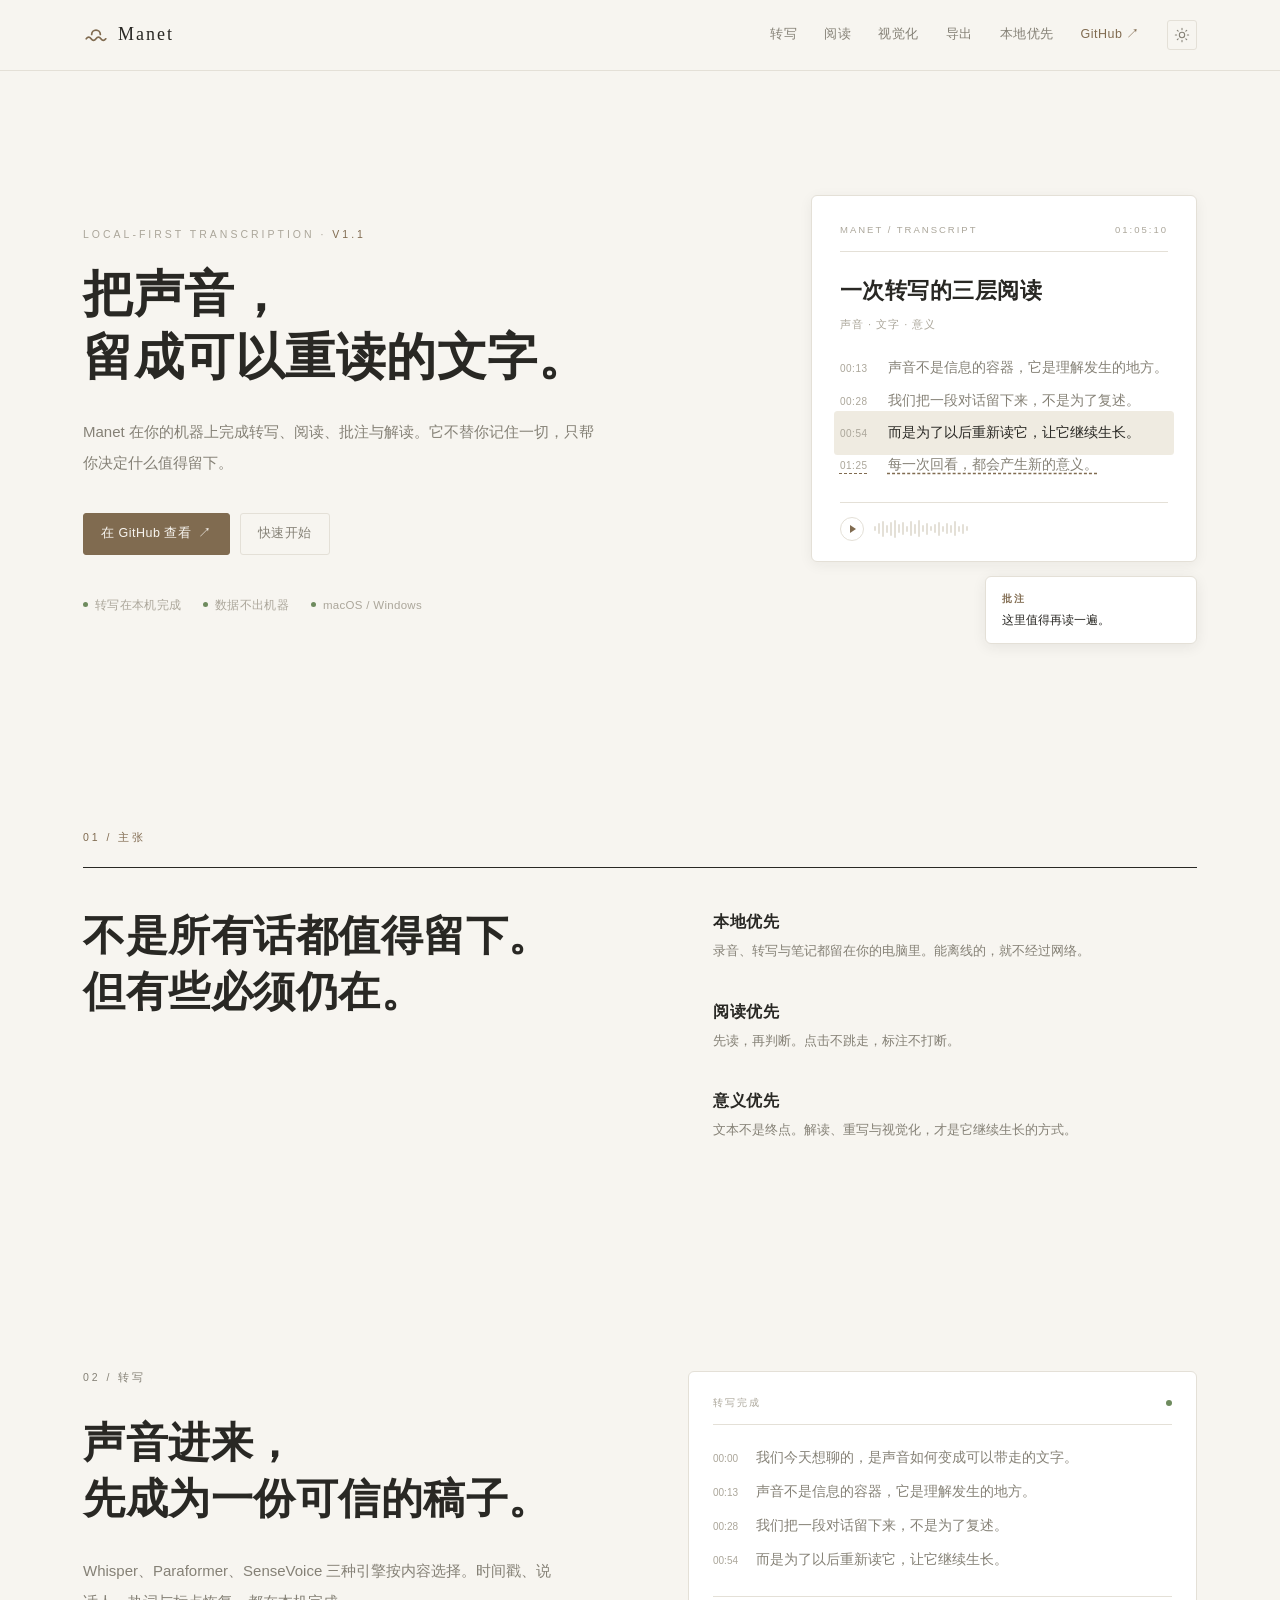
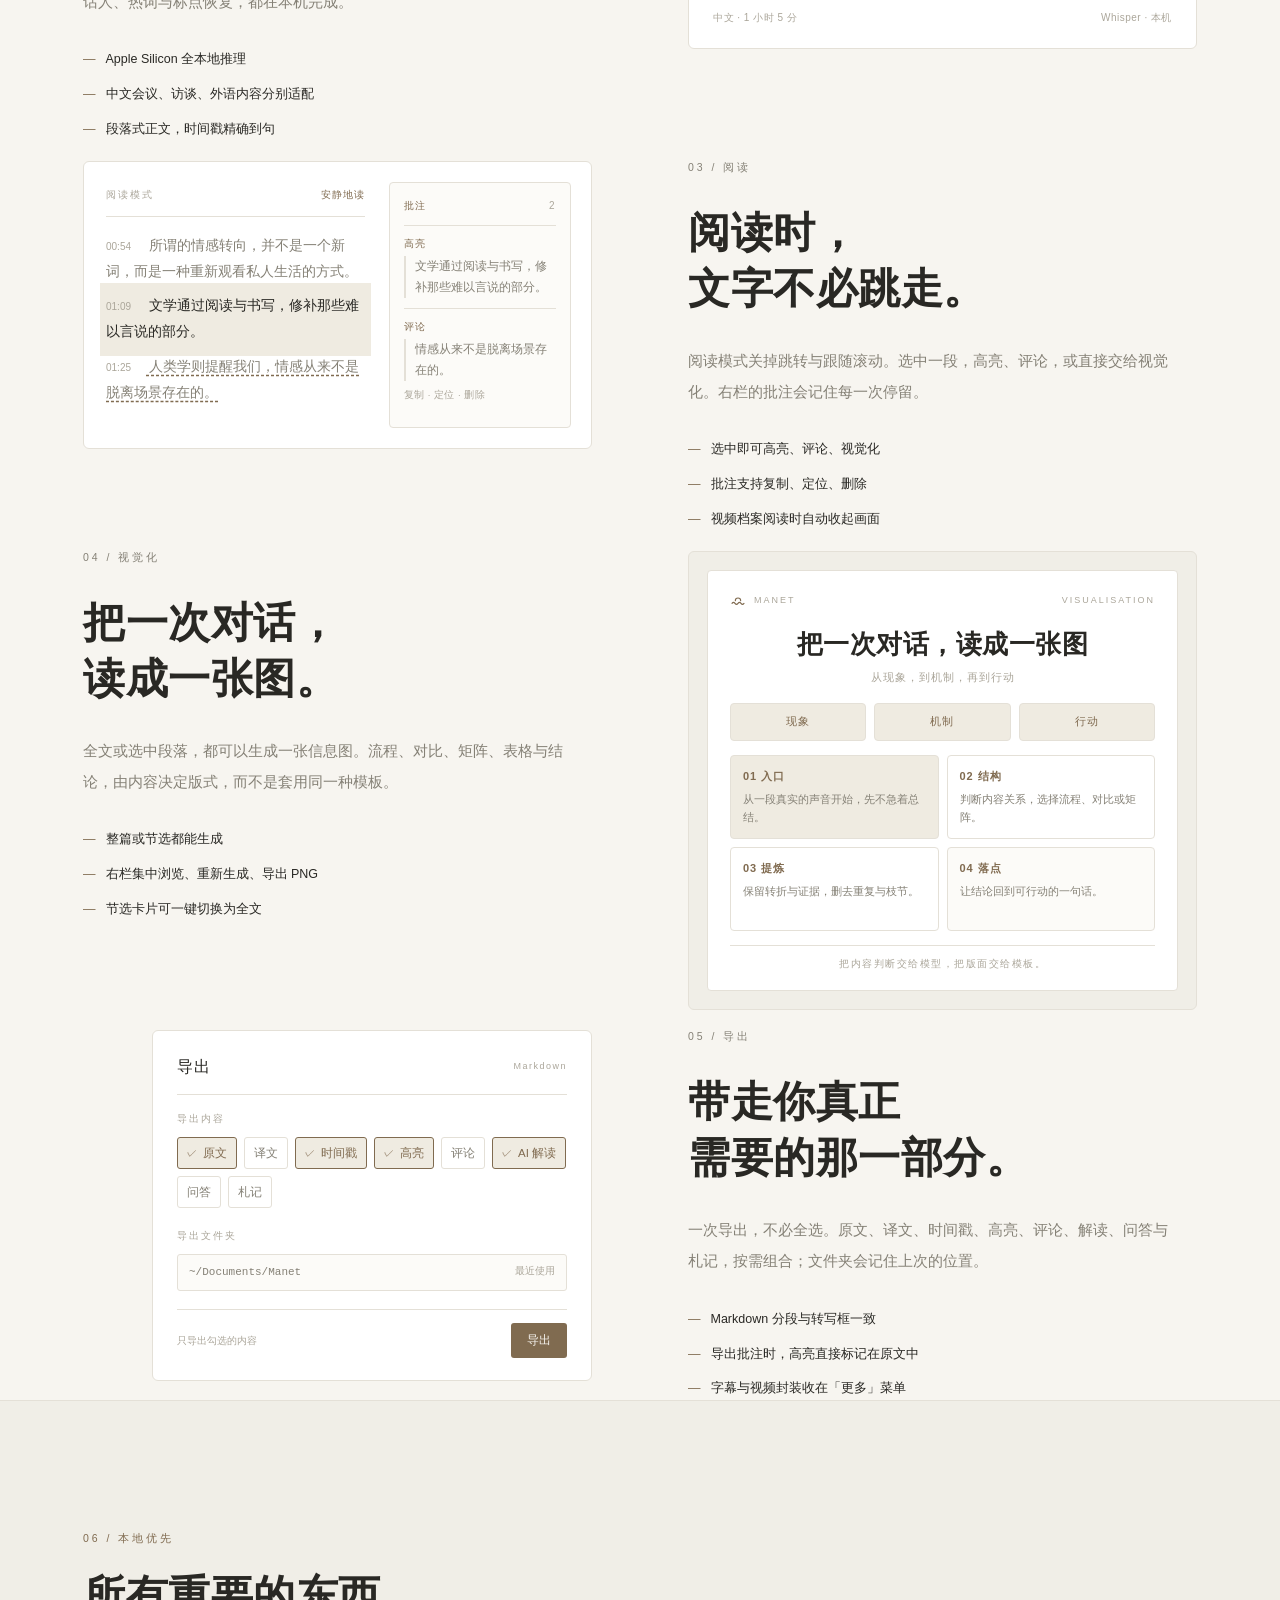
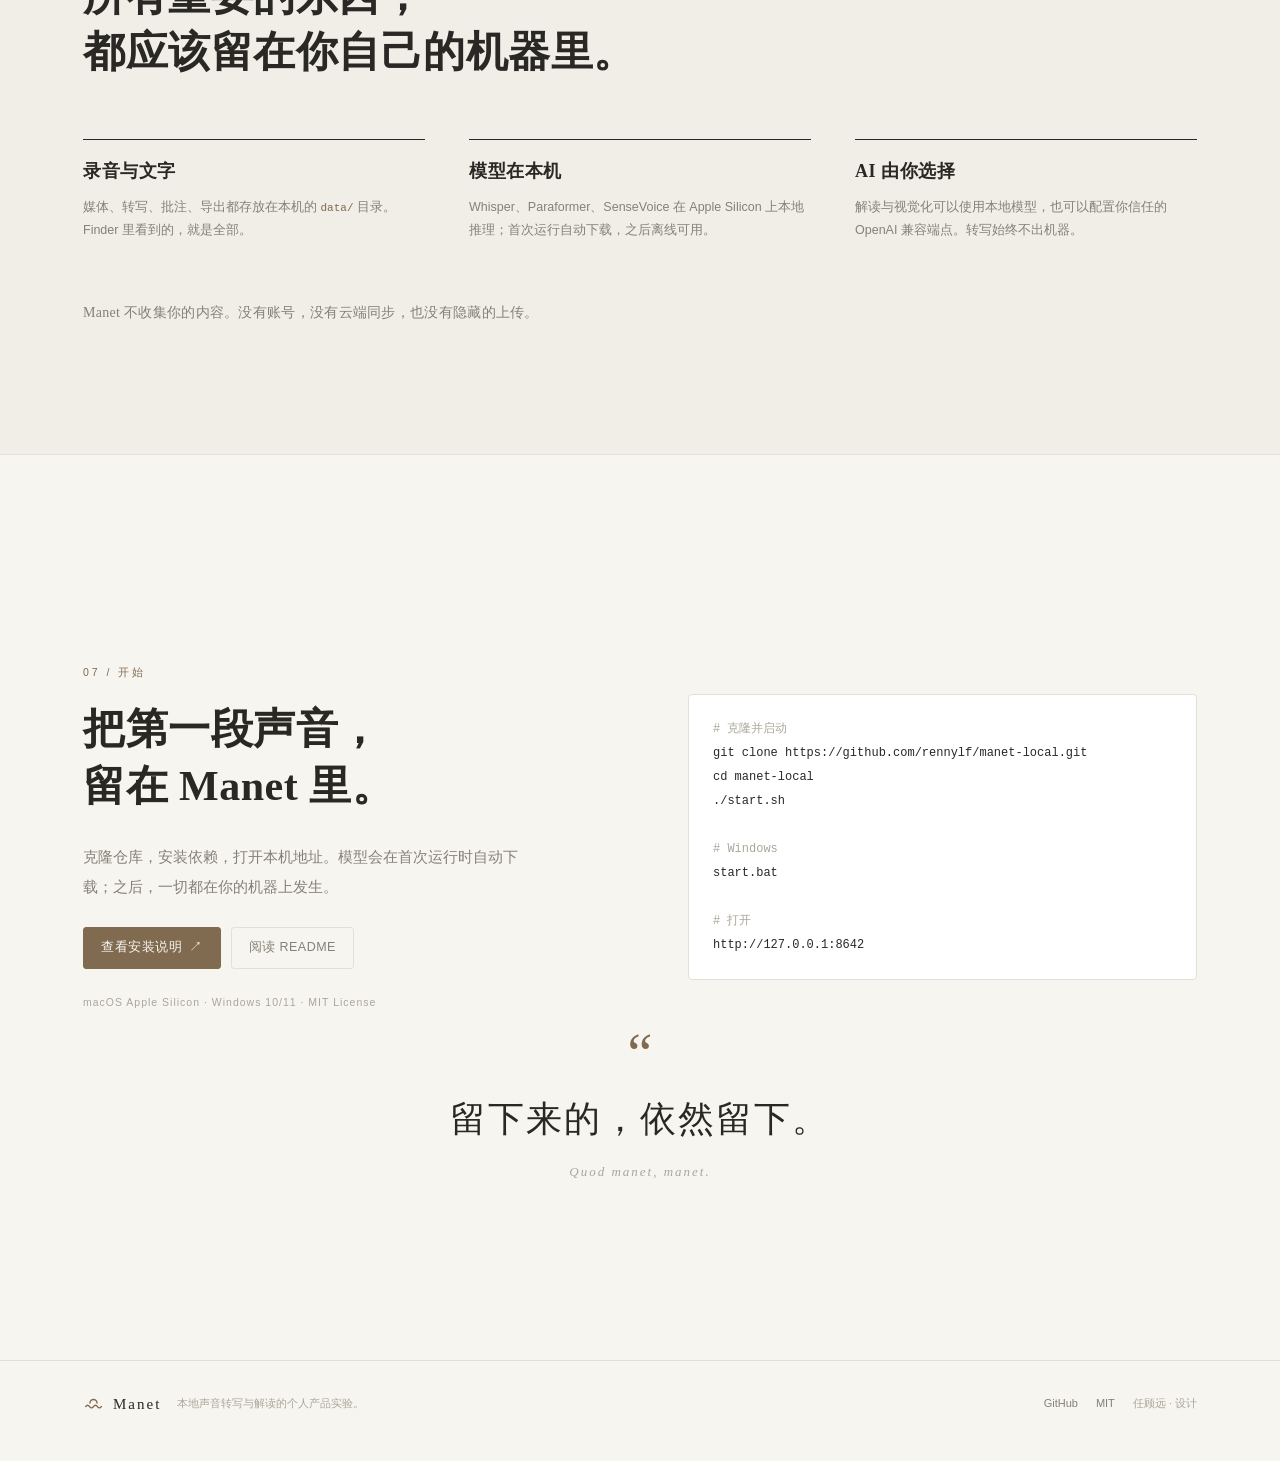
==== commit d2926a58: "落地页:加大模块纵向间距 - 各区块底部留白 136px → 208px - 首屏底部、品牌带与引言段同步加高 - 横向布局保持不变  Co-Authored-By: Claude Code <nor" ====
--- a/docs/index.html
+++ b/docs/index.html
@@ -9,7 +9,7 @@
 <meta property="og:description" content="本地优先的声音转写与解读。Quod manet, manet.">
 <meta name="theme-color" content="#F7F5F0">
 <link rel="icon" href="favicon.svg" type="image/svg+xml">
-<link rel="stylesheet" href="landing.css?v=2">
+<link rel="stylesheet" href="landing.css?v=4">
 <script>
 (function () {
   var t = localStorage.getItem("manet_site_theme") || "light";
--- a/docs/landing.css
+++ b/docs/landing.css
@@ -96,7 +96,7 @@
 .hero {
   display: grid; grid-template-columns: 1.04fr .96fr;
   gap: 78px; align-items: center;
-  padding-top: 106px; padding-bottom: 128px;
+  padding-top: 124px; padding-bottom: 184px;
 }
 .kicker {
   margin: 0 0 20px; font-size: 10.5px; letter-spacing: 3px;
@@ -178,16 +178,16 @@
 .note-card p { margin: 0; font-family: var(--serif); color: var(--ink); }
 
 /* ---------- shared section ---------- */
-section { padding-bottom: 136px; }
+section { padding-bottom: 208px; }
 .section-index { margin: 0 0 20px; font-size: 10.5px; letter-spacing: 3px; color: var(--accent); }
 h2 {
-  margin: 0 0 24px; font-family: var(--serif); font-weight: 700;
+  margin: 0 0 28px; font-family: var(--serif); font-weight: 700;
   font-size: clamp(28px, 3.6vw, 42px); line-height: 1.35; letter-spacing: .5px;
 }
-.creed { padding-bottom: 140px; }
+.creed { padding-bottom: 208px; }
 .creed-grid { display: grid; grid-template-columns: 1.05fr .95fr; gap: 96px; border-top: 1px solid var(--ink); padding-top: 40px; }
 .creed-grid h2 { margin: 0; }
-.creed-items { display: grid; gap: 28px; }
+.creed-items { display: grid; gap: 34px; }
 .creed-items h4 { margin: 0 0 4px; font-family: var(--serif); font-size: 16px; letter-spacing: .5px; }
 .creed-items p { margin: 0; font-size: 12.5px; line-height: 1.9; color: var(--sub); max-width: 400px; }
 
@@ -195,8 +195,8 @@
 .feature { display: grid; grid-template-columns: 1fr 1fr; gap: 96px; align-items: start; padding-top: 16px; }
 .feature-visual { padding-top: 4px; }
 .feature.reverse .feature-copy { order: 2; }
-.feature-copy p { max-width: 480px; margin: 0 0 22px; color: var(--sub); line-height: 2.05; }
-.ticks { list-style: none; margin: 28px 0 0; padding: 0; display: grid; gap: 11px; font-size: 12.5px; color: var(--ink); }
+.feature-copy p { max-width: 480px; margin: 0 0 26px; color: var(--sub); line-height: 2.05; }
+.ticks { list-style: none; margin: 32px 0 0; padding: 0; display: grid; gap: 13px; font-size: 12.5px; color: var(--ink); }
 .ticks li::before { content: "—"; margin-right: 10px; color: var(--accent); }
 
 .panel { background: var(--paper); border: 1px solid var(--border); border-radius: 6px; padding: 22px 24px; }
@@ -266,13 +266,13 @@
 
 /* ---------- local ---------- */
 .local { background: var(--side); border-top: 1px solid var(--border); border-bottom: 1px solid var(--border);
-  padding-top: 108px; padding-bottom: 108px; margin-bottom: 136px; }
-.local-grid { display: grid; grid-template-columns: repeat(3, 1fr); gap: 44px; margin-top: 50px; }
+  padding-top: 128px; padding-bottom: 128px; margin-bottom: 208px; }
+.local-grid { display: grid; grid-template-columns: repeat(3, 1fr); gap: 44px; margin-top: 58px; }
 .local-item { border-top: 1px solid var(--ink); padding-top: 16px; }
 .local-item h3 { margin: 0 0 8px; font-family: var(--serif); font-size: 18px; letter-spacing: .5px; }
 .local-item p { margin: 0; font-size: 12.5px; line-height: 1.9; color: var(--sub); }
 .local-item code { font-family: var(--mono); font-size: 11px; color: var(--accent); }
-.local-note { margin: 50px 0 0; font-family: var(--serif); font-size: 14px; color: var(--sub); letter-spacing: .3px; }
+.local-note { margin: 58px 0 0; font-family: var(--serif); font-size: 14px; color: var(--sub); letter-spacing: .3px; }
 
 /* ---------- start ---------- */
 .start { display: grid; grid-template-columns: 1fr 1fr; gap: 96px; align-items: center; }
@@ -283,7 +283,7 @@
 .commands .c { color: var(--weak); }
 
 /* ---------- quote / footer ---------- */
-.quote { text-align: center; padding: 12px 40px 140px; }
+.quote { text-align: center; padding: 20px 40px 176px; }
 .quote-mark { margin: 0; font-family: var(--serif); font-size: 56px; line-height: .8; color: var(--accent); }
 .quote blockquote { margin: 12px 0 10px; font-family: var(--serif); font-size: clamp(26px, 3vw, 36px); letter-spacing: 2px; }
 .quote-latin { margin: 0; font-family: var(--serif); font-style: italic; font-size: 13px; letter-spacing: 2px; color: var(--weak); }
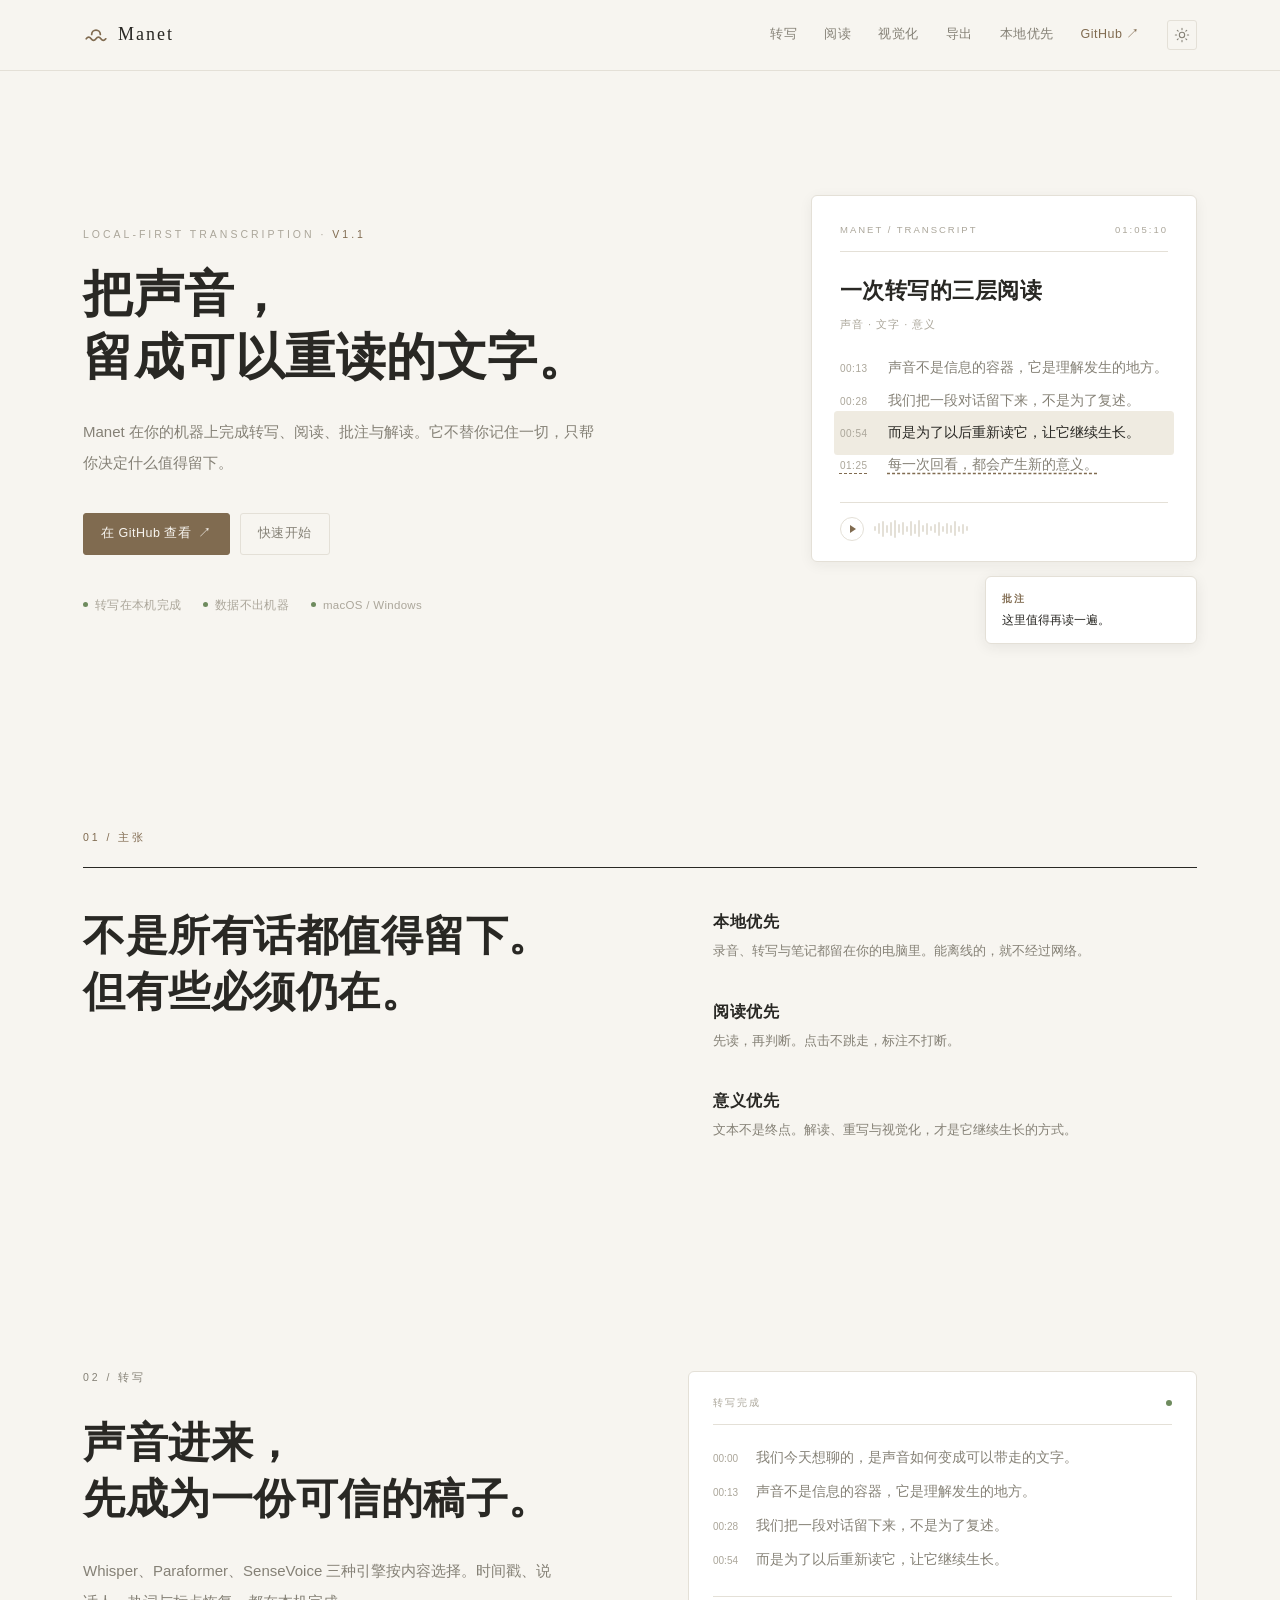
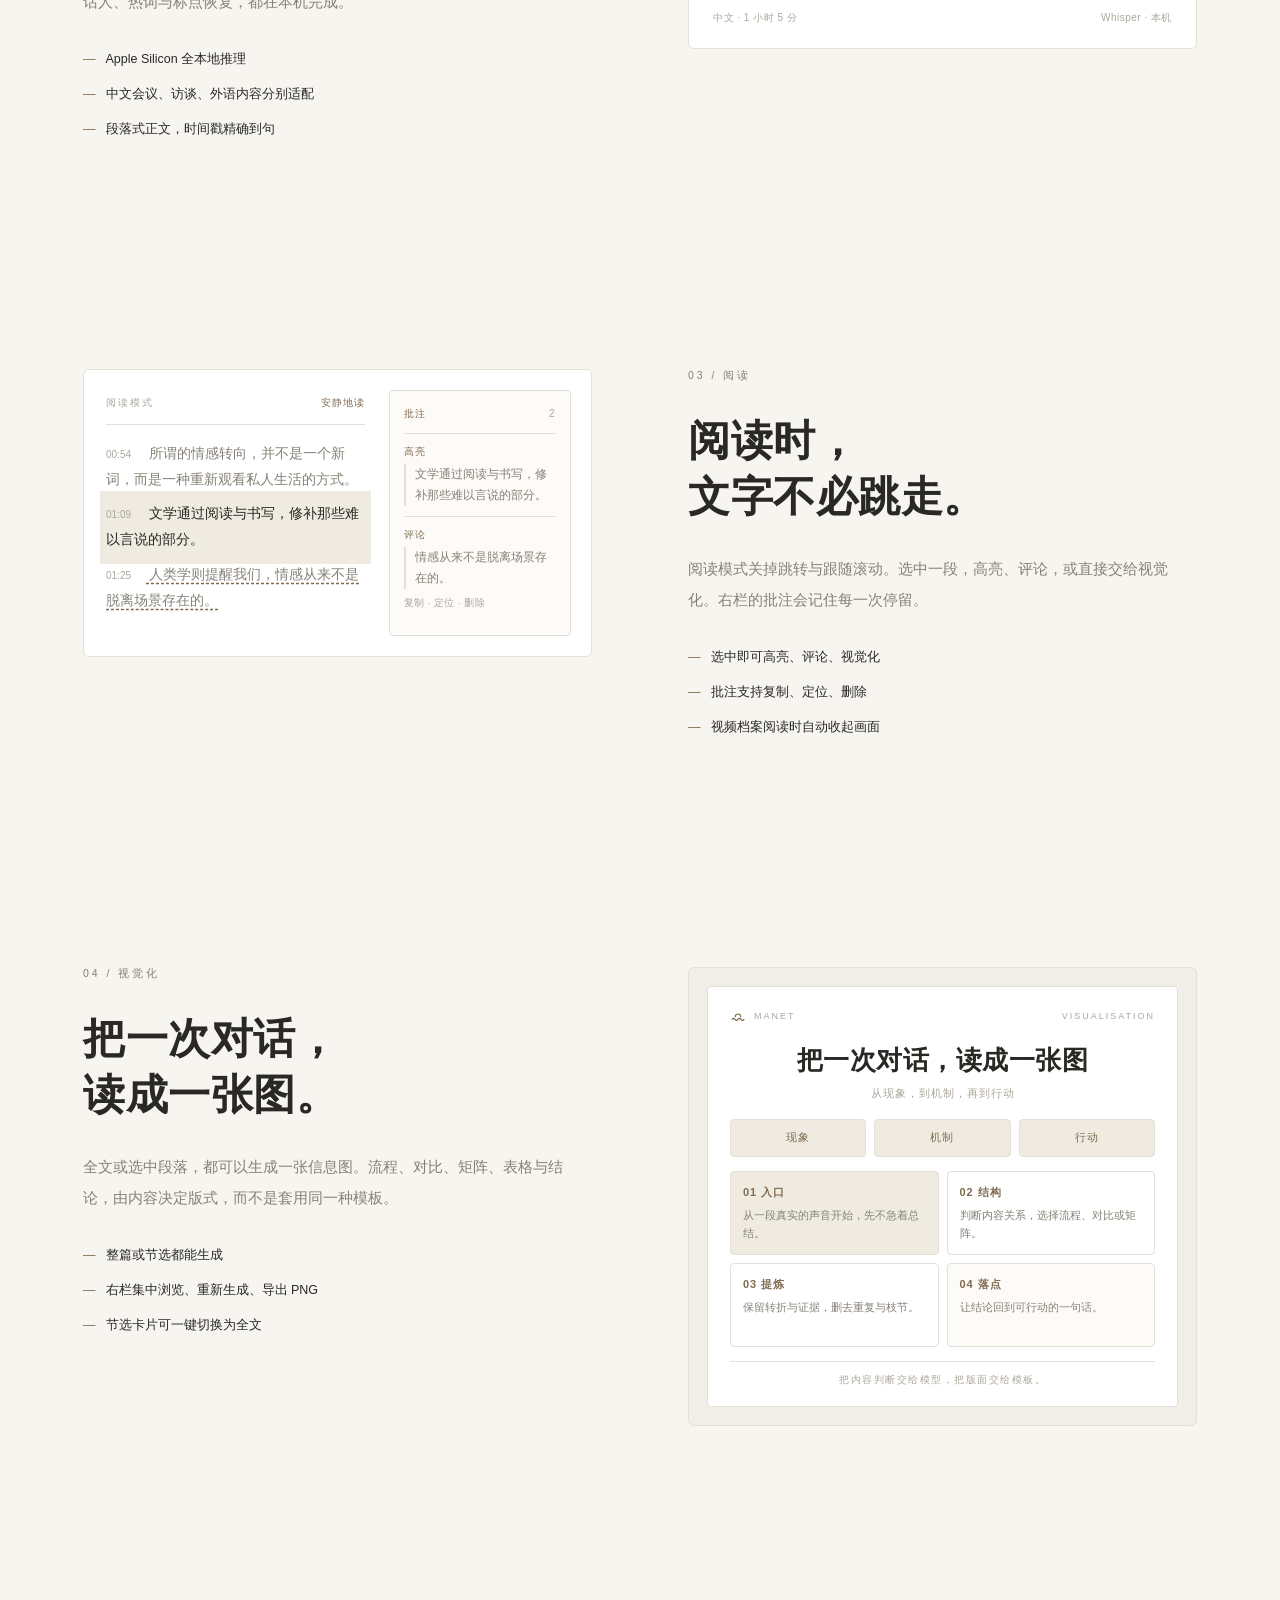
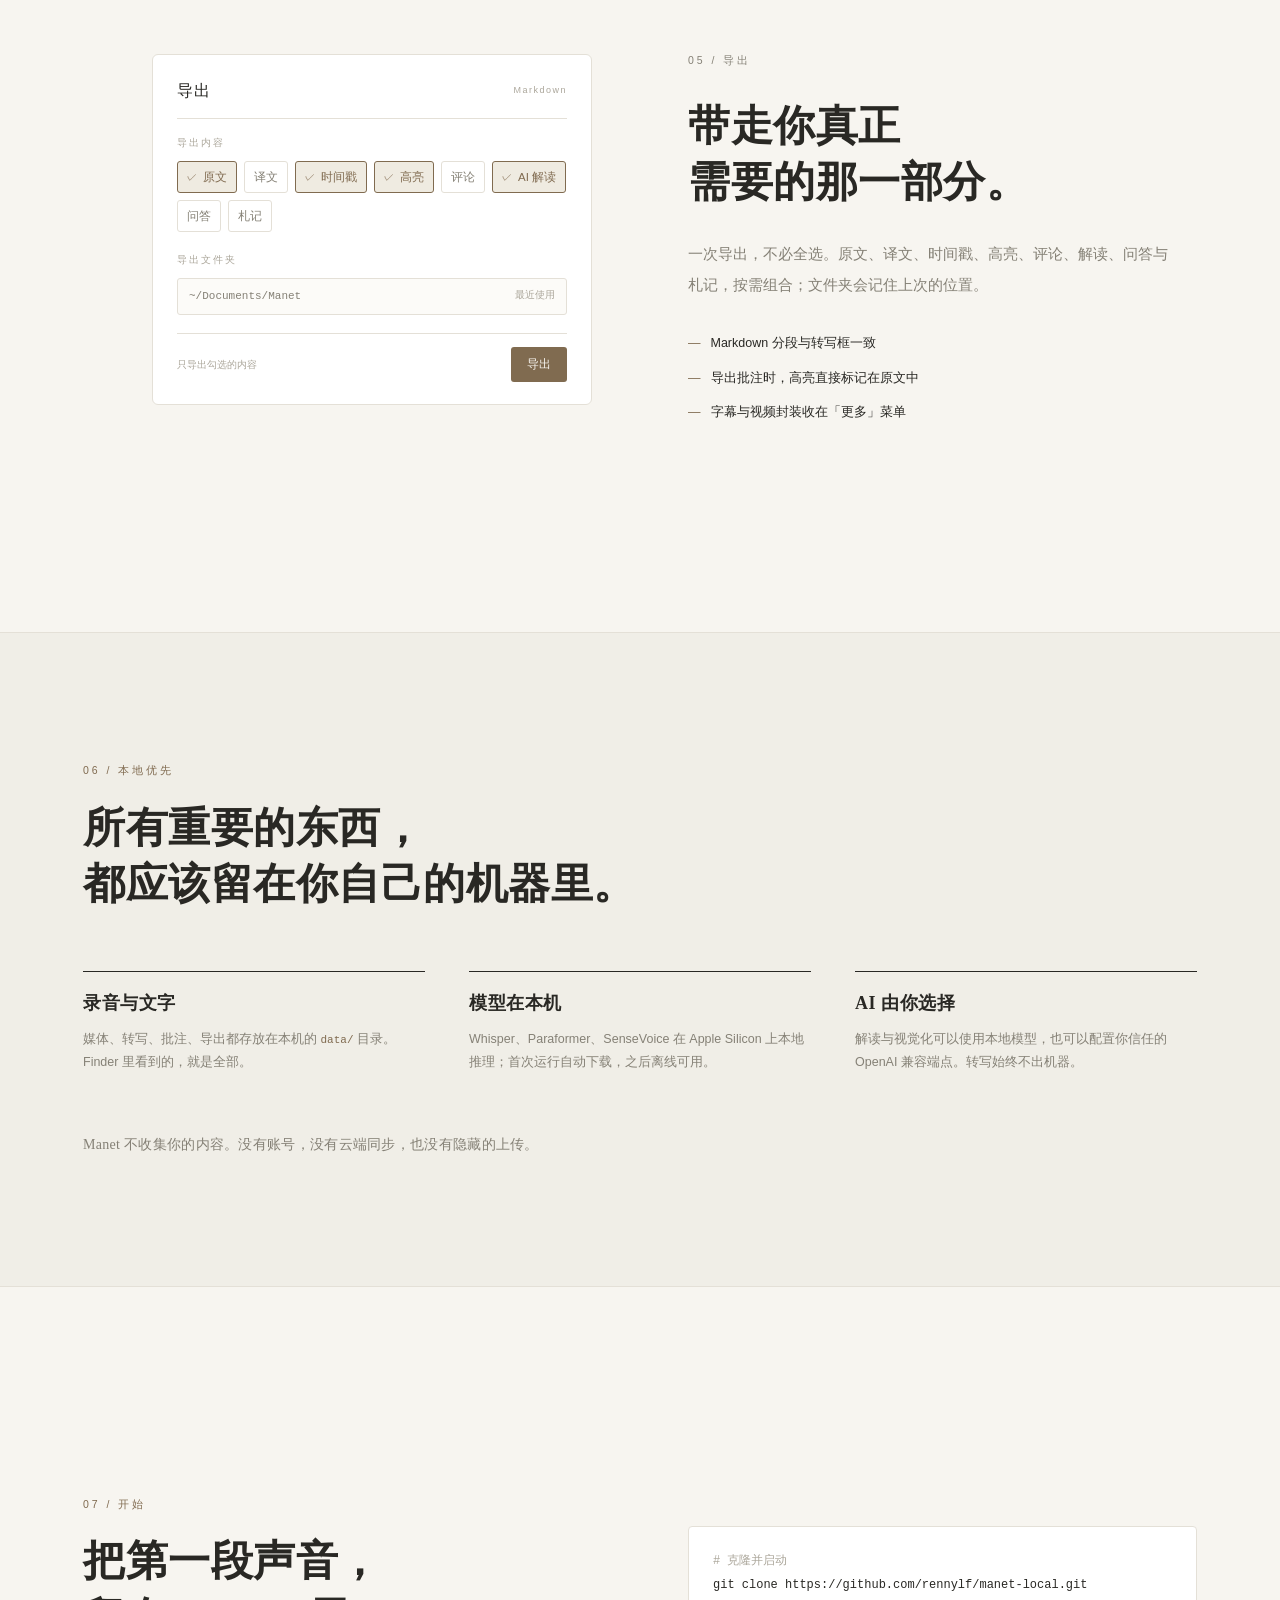
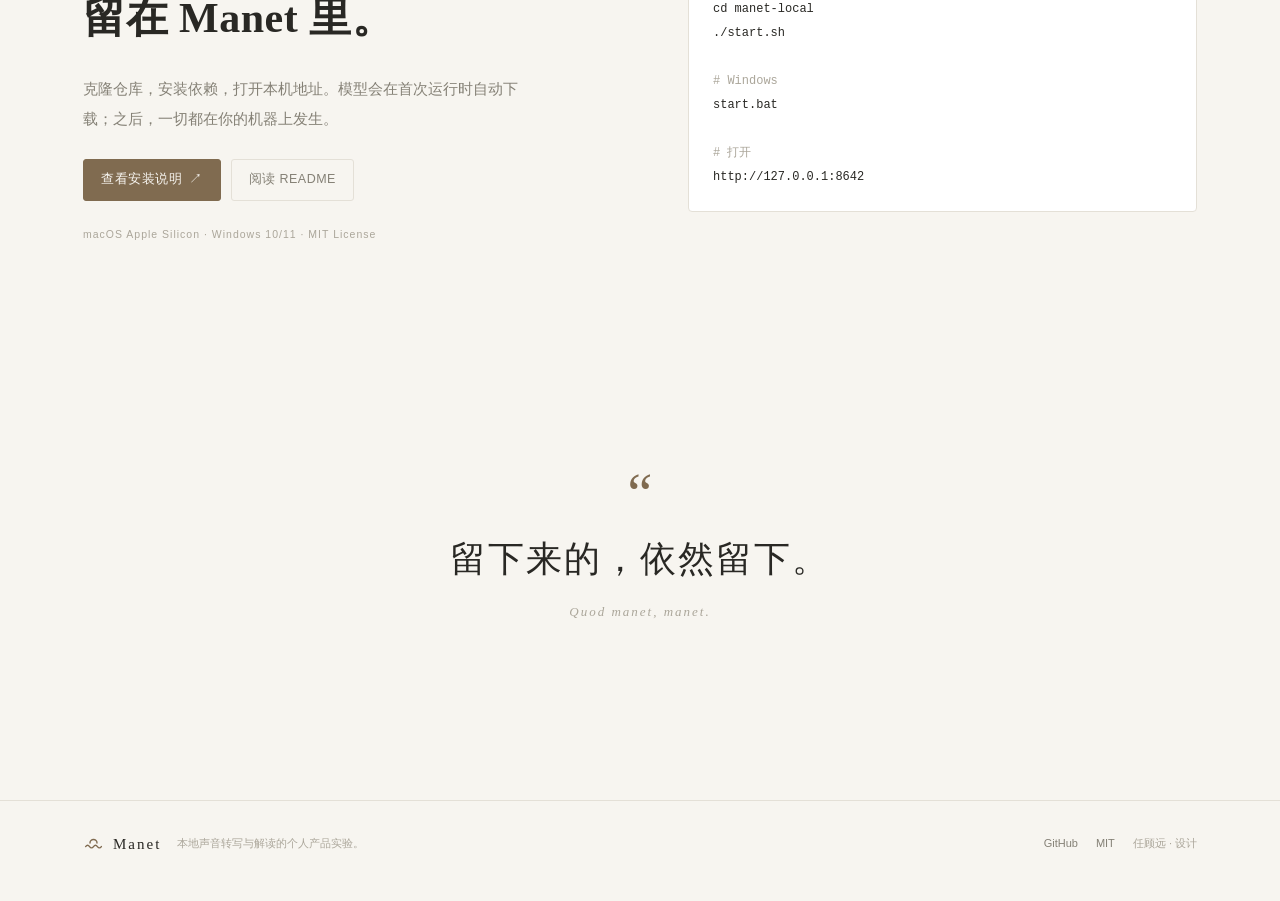
==== commit 15c362fc: "修复落地页区块上下间距被 wrap 重置的问题 .wrap 使用 padding 简写,把 section 的 padding-bottom 覆盖为 0, 导致 02–05 功能区块首尾相连。改为只设" ====
--- a/docs/index.html
+++ b/docs/index.html
@@ -9,7 +9,7 @@
 <meta property="og:description" content="本地优先的声音转写与解读。Quod manet, manet.">
 <meta name="theme-color" content="#F7F5F0">
 <link rel="icon" href="favicon.svg" type="image/svg+xml">
-<link rel="stylesheet" href="landing.css?v=4">
+<link rel="stylesheet" href="landing.css?v=6">
 <script>
 (function () {
   var t = localStorage.getItem("manet_site_theme") || "light";
--- a/docs/landing.css
+++ b/docs/landing.css
@@ -57,7 +57,7 @@
 ::selection { background: var(--accent-soft); color: var(--ink); }
 a { color: inherit; }
 img, svg { display: block; }
-.wrap { width: 100%; max-width: var(--max); margin: 0 auto; padding: 0 48px; }
+.wrap { width: 100%; max-width: var(--max); margin: 0 auto; padding-left: 48px; padding-right: 48px; }
 .muted { color: var(--weak); }
 
 /* ---------- header ---------- */
@@ -301,7 +301,7 @@
 
 /* ---------- responsive ---------- */
 @media (max-width: 980px) {
-  .wrap { padding: 0 26px; }
+  .wrap { padding-left: 26px; padding-right: 26px; }
   .hero { grid-template-columns: 1fr; gap: 54px; padding-top: 64px; padding-bottom: 86px; }
   .hero-copy { max-width: 640px; }
   .note-card { right: 8px; bottom: -20px; }
@@ -318,7 +318,7 @@
   .commands { max-width: 100%; }
 }
 @media (max-width: 560px) {
-  .wrap { padding: 0 20px; }
+  .wrap { padding-left: 20px; padding-right: 20px; }
   .head-inner { gap: 12px; }
   nav { gap: 14px; }
   .brand { font-size: 16px; }
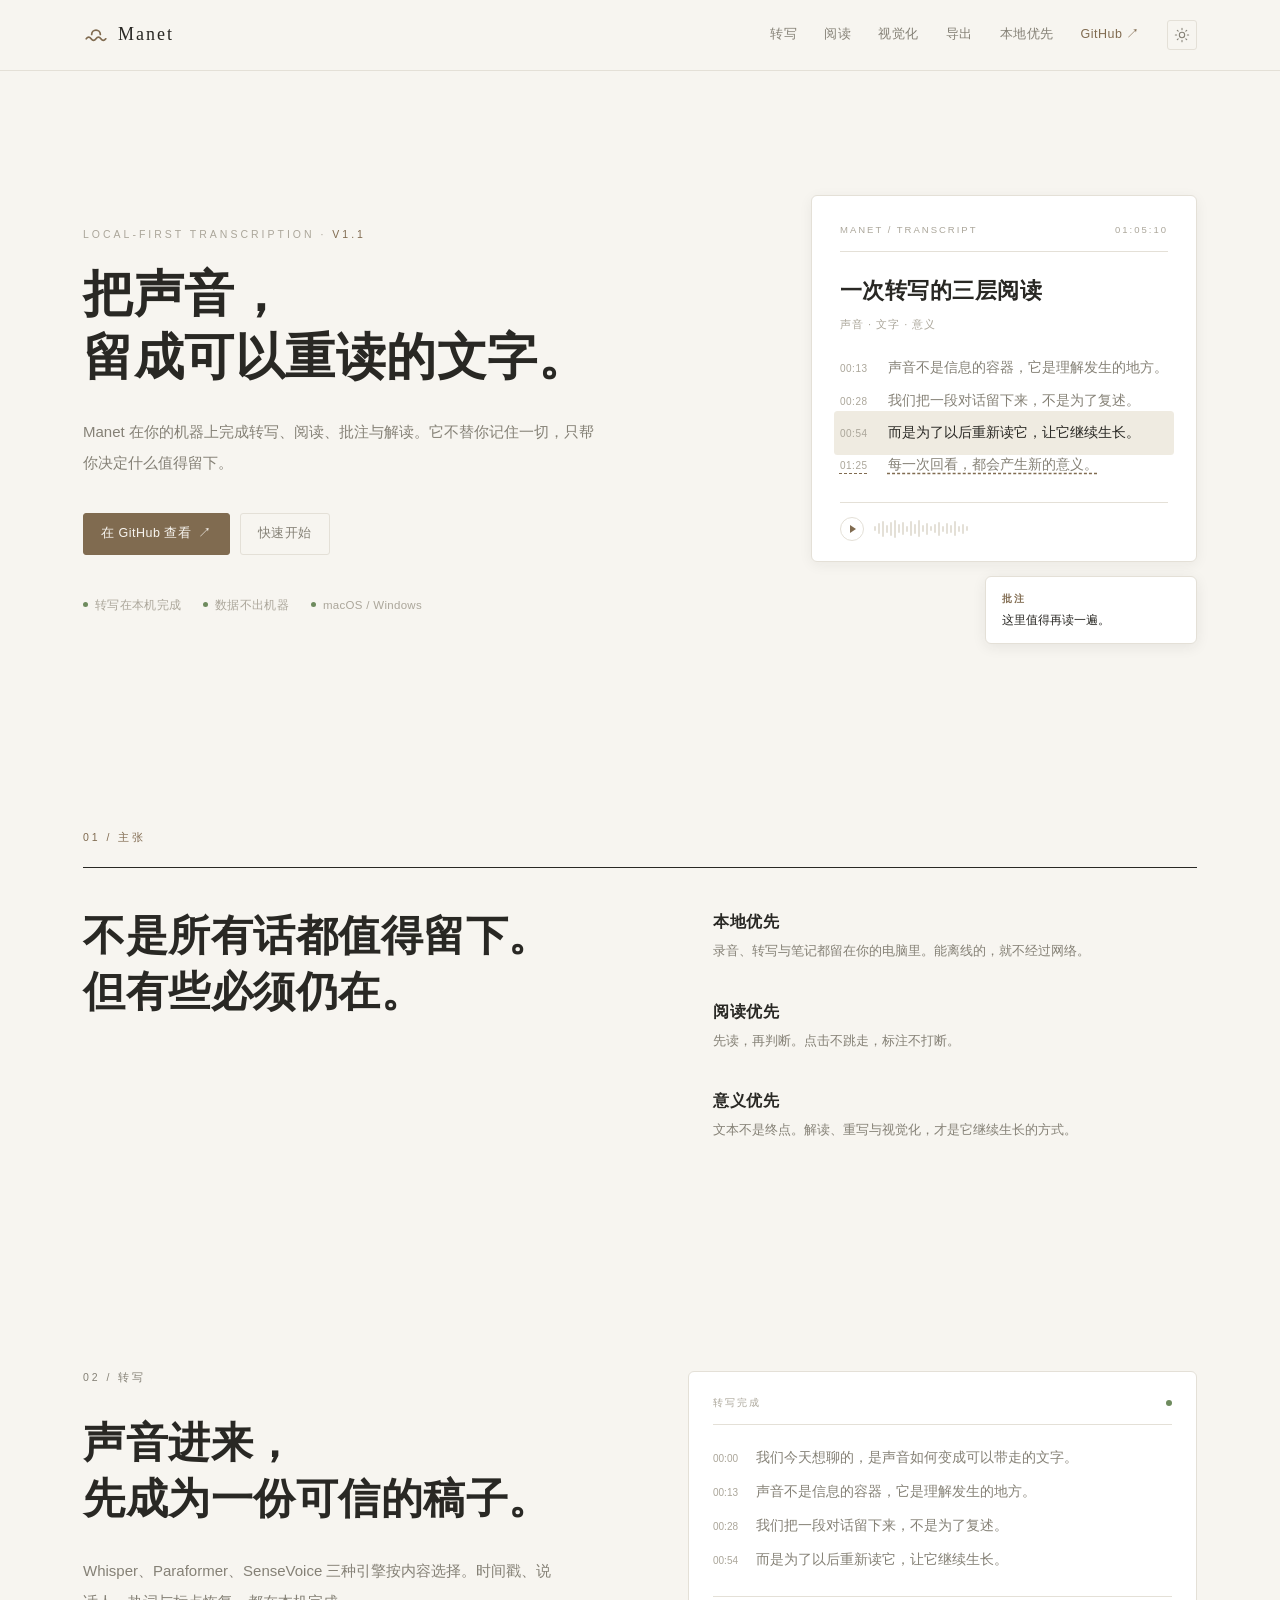
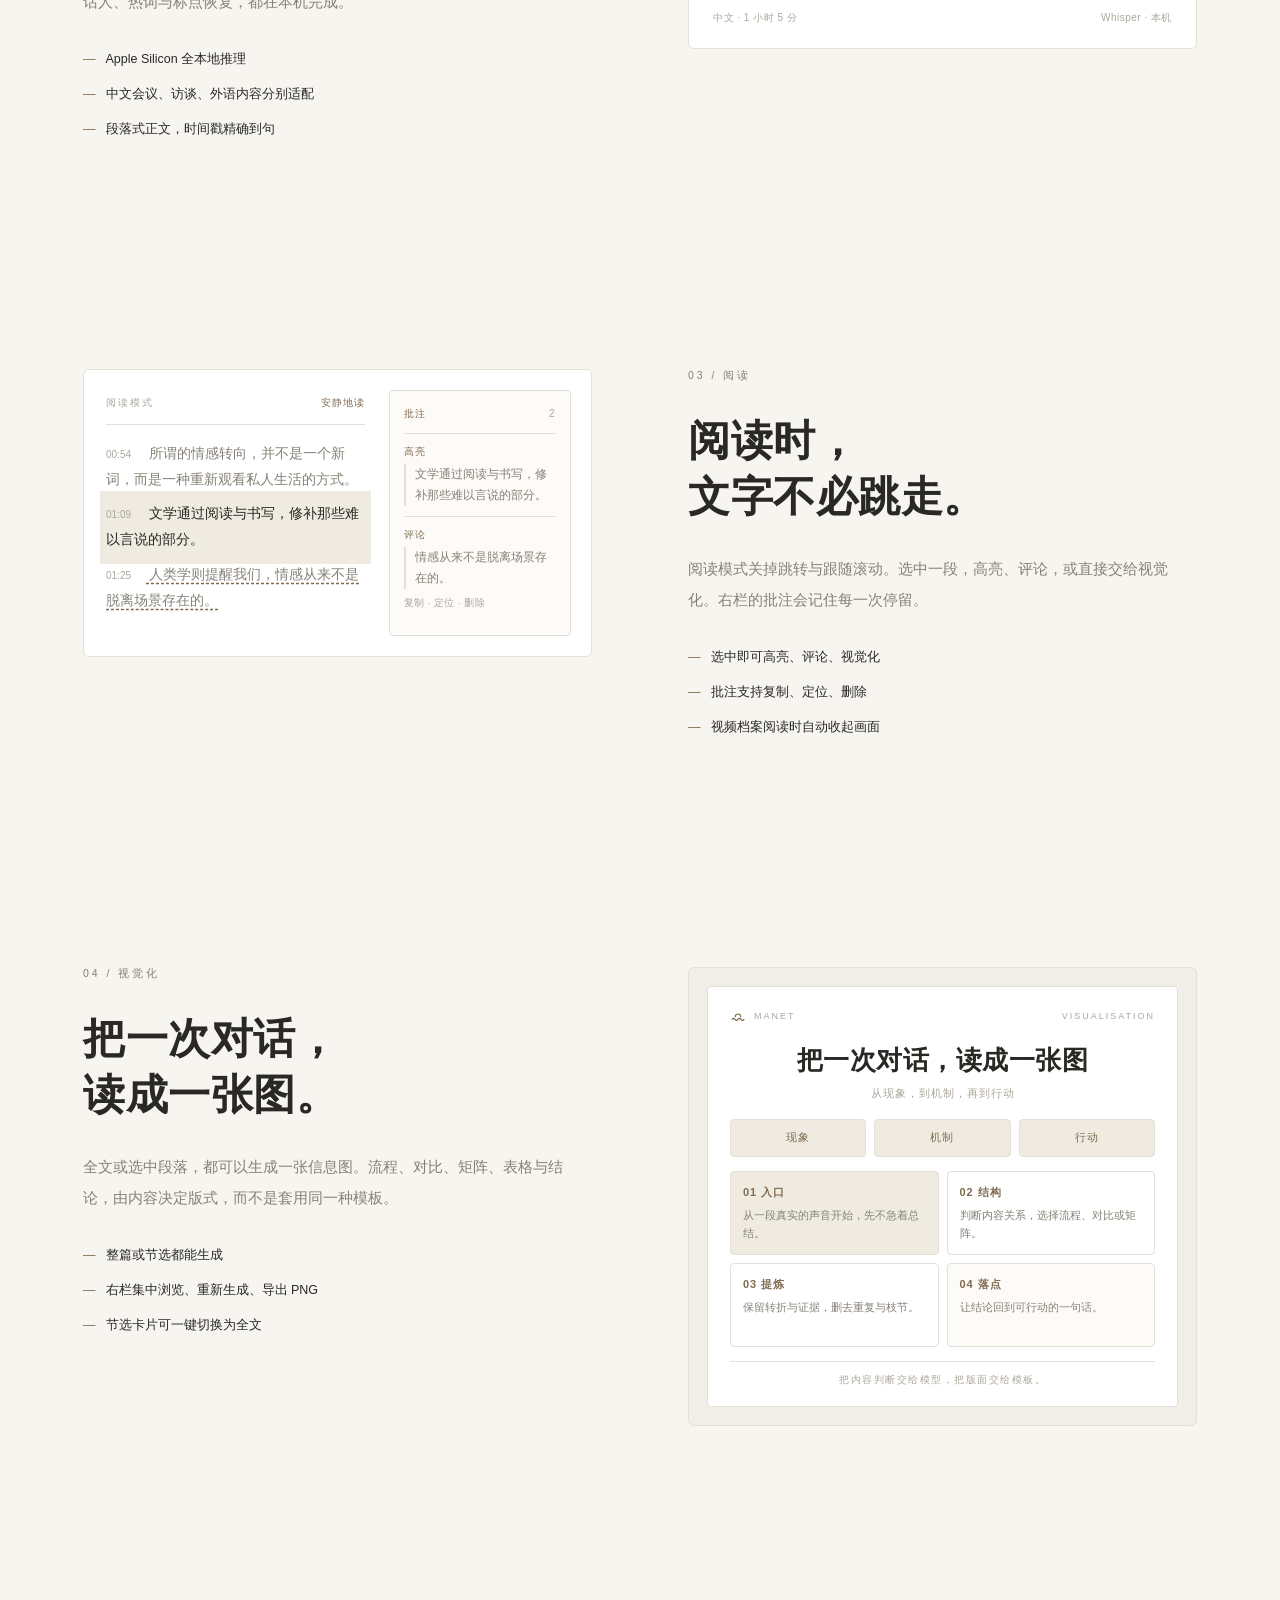
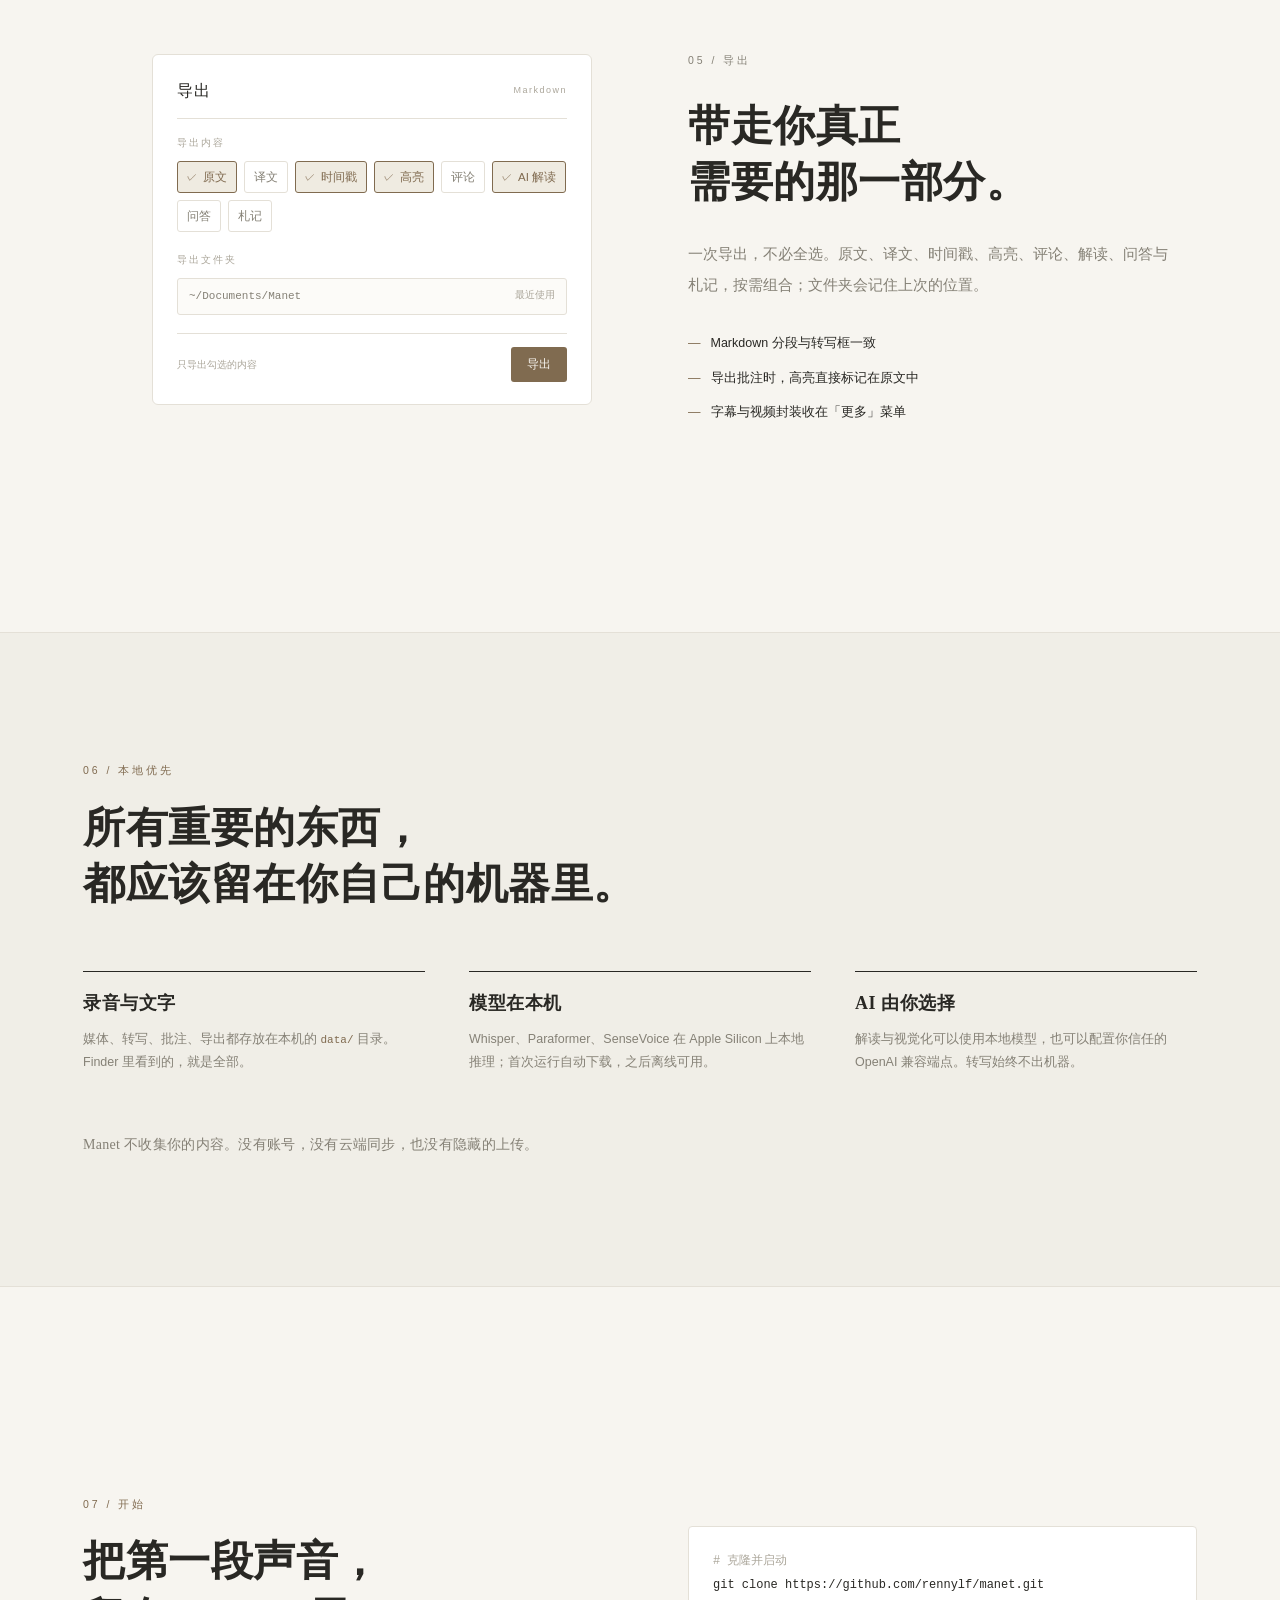
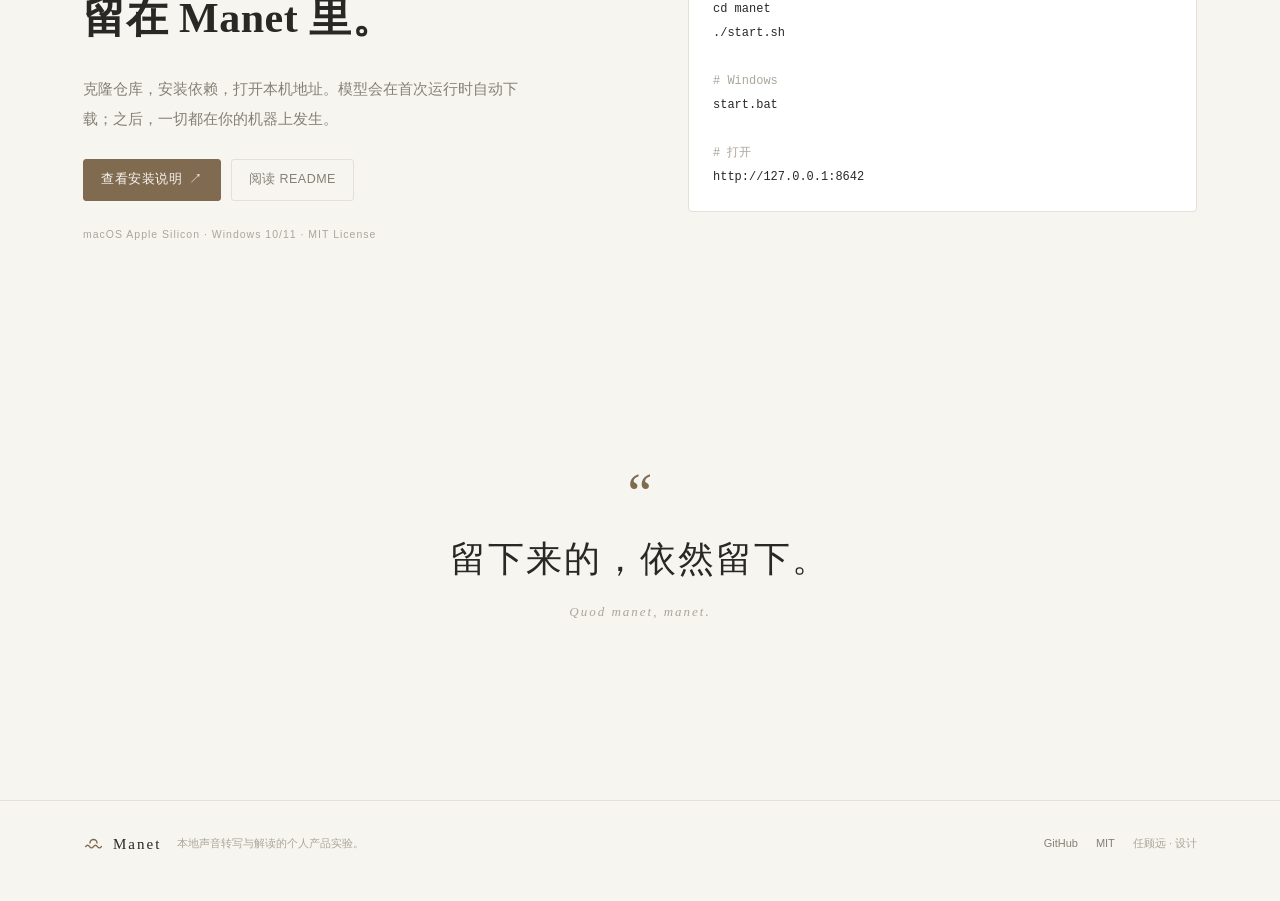
==== commit 073d53b9: "链接统一为 rennylf/manet 为使用 https://rennylf.github.io/manet/ 的 Pages 地址, 将文档、落地页与 pyproject 中的仓库链接统一为 ma" ====
--- a/docs/index.html
+++ b/docs/index.html
@@ -31,7 +31,7 @@
       <a class="nav-link" href="#visual">视觉化</a>
       <a class="nav-link" href="#export">导出</a>
       <a class="nav-link" href="#local">本地优先</a>
-      <a class="gh" href="https://github.com/rennylf/manet-local" target="_blank" rel="noopener">GitHub ↗</a>
+      <a class="gh" href="https://github.com/rennylf/manet" target="_blank" rel="noopener">GitHub ↗</a>
       <button id="theme-toggle" class="icon-btn" aria-label="切换昼夜主题" title="切换昼夜主题">
         <svg class="icon-sun" viewBox="0 0 24 24" aria-hidden="true"><circle cx="12" cy="12" r="4"/><path d="M12 2v2M12 20v2M4.9 4.9l1.4 1.4M17.7 17.7l1.4 1.4M2 12h2M20 12h2M4.9 19.1l1.4-1.4M17.7 6.3l1.4-1.4"/></svg>
         <svg class="icon-moon" viewBox="0 0 24 24" aria-hidden="true"><path d="M20 14.5A8.5 8.5 0 0 1 9.5 4a8.5 8.5 0 1 0 10.5 10.5z"/></svg>
@@ -49,7 +49,7 @@
       <h1>把声音，<br>留成可以重读的文字。</h1>
       <p class="lede">Manet 在你的机器上完成转写、阅读、批注与解读。它不替你记住一切，只帮你决定什么值得留下。</p>
       <div class="cta">
-        <a class="btn primary" href="https://github.com/rennylf/manet-local" target="_blank" rel="noopener">在 GitHub 查看 <span aria-hidden="true">↗</span></a>
+        <a class="btn primary" href="https://github.com/rennylf/manet" target="_blank" rel="noopener">在 GitHub 查看 <span aria-hidden="true">↗</span></a>
         <a class="btn ghost" href="#start">快速开始</a>
       </div>
       <ul class="hero-facts">
@@ -278,14 +278,14 @@
       <h2>把第一段声音，<br>留在 Manet 里。</h2>
       <p class="start-copy">克隆仓库，安装依赖，打开本机地址。模型会在首次运行时自动下载；之后，一切都在你的机器上发生。</p>
       <div class="cta">
-        <a class="btn primary" href="https://github.com/rennylf/manet-local" target="_blank" rel="noopener">查看安装说明 <span aria-hidden="true">↗</span></a>
-        <a class="btn ghost" href="https://github.com/rennylf/manet-local/blob/main/README.md" target="_blank" rel="noopener">阅读 README</a>
+        <a class="btn primary" href="https://github.com/rennylf/manet" target="_blank" rel="noopener">查看安装说明 <span aria-hidden="true">↗</span></a>
+        <a class="btn ghost" href="https://github.com/rennylf/manet/blob/main/README.md" target="_blank" rel="noopener">阅读 README</a>
       </div>
       <p class="platforms">macOS Apple Silicon · Windows 10/11 · MIT License</p>
     </div>
     <pre class="commands"><code><span class="c"># 克隆并启动</span>
-git clone https://github.com/rennylf/manet-local.git
-cd manet-local
+git clone https://github.com/rennylf/manet.git
+cd manet
 ./start.sh
 
 <span class="c"># Windows</span>
@@ -311,8 +311,8 @@
     </a>
     <span>本地声音转写与解读的个人产品实验。</span>
     <div class="foot-links">
-      <a href="https://github.com/rennylf/manet-local" target="_blank" rel="noopener">GitHub</a>
-      <a href="https://github.com/rennylf/manet-local/blob/main/LICENSE" target="_blank" rel="noopener">MIT</a>
+      <a href="https://github.com/rennylf/manet" target="_blank" rel="noopener">GitHub</a>
+      <a href="https://github.com/rennylf/manet/blob/main/LICENSE" target="_blank" rel="noopener">MIT</a>
       <span>任顾远 · 设计</span>
     </div>
   </div>
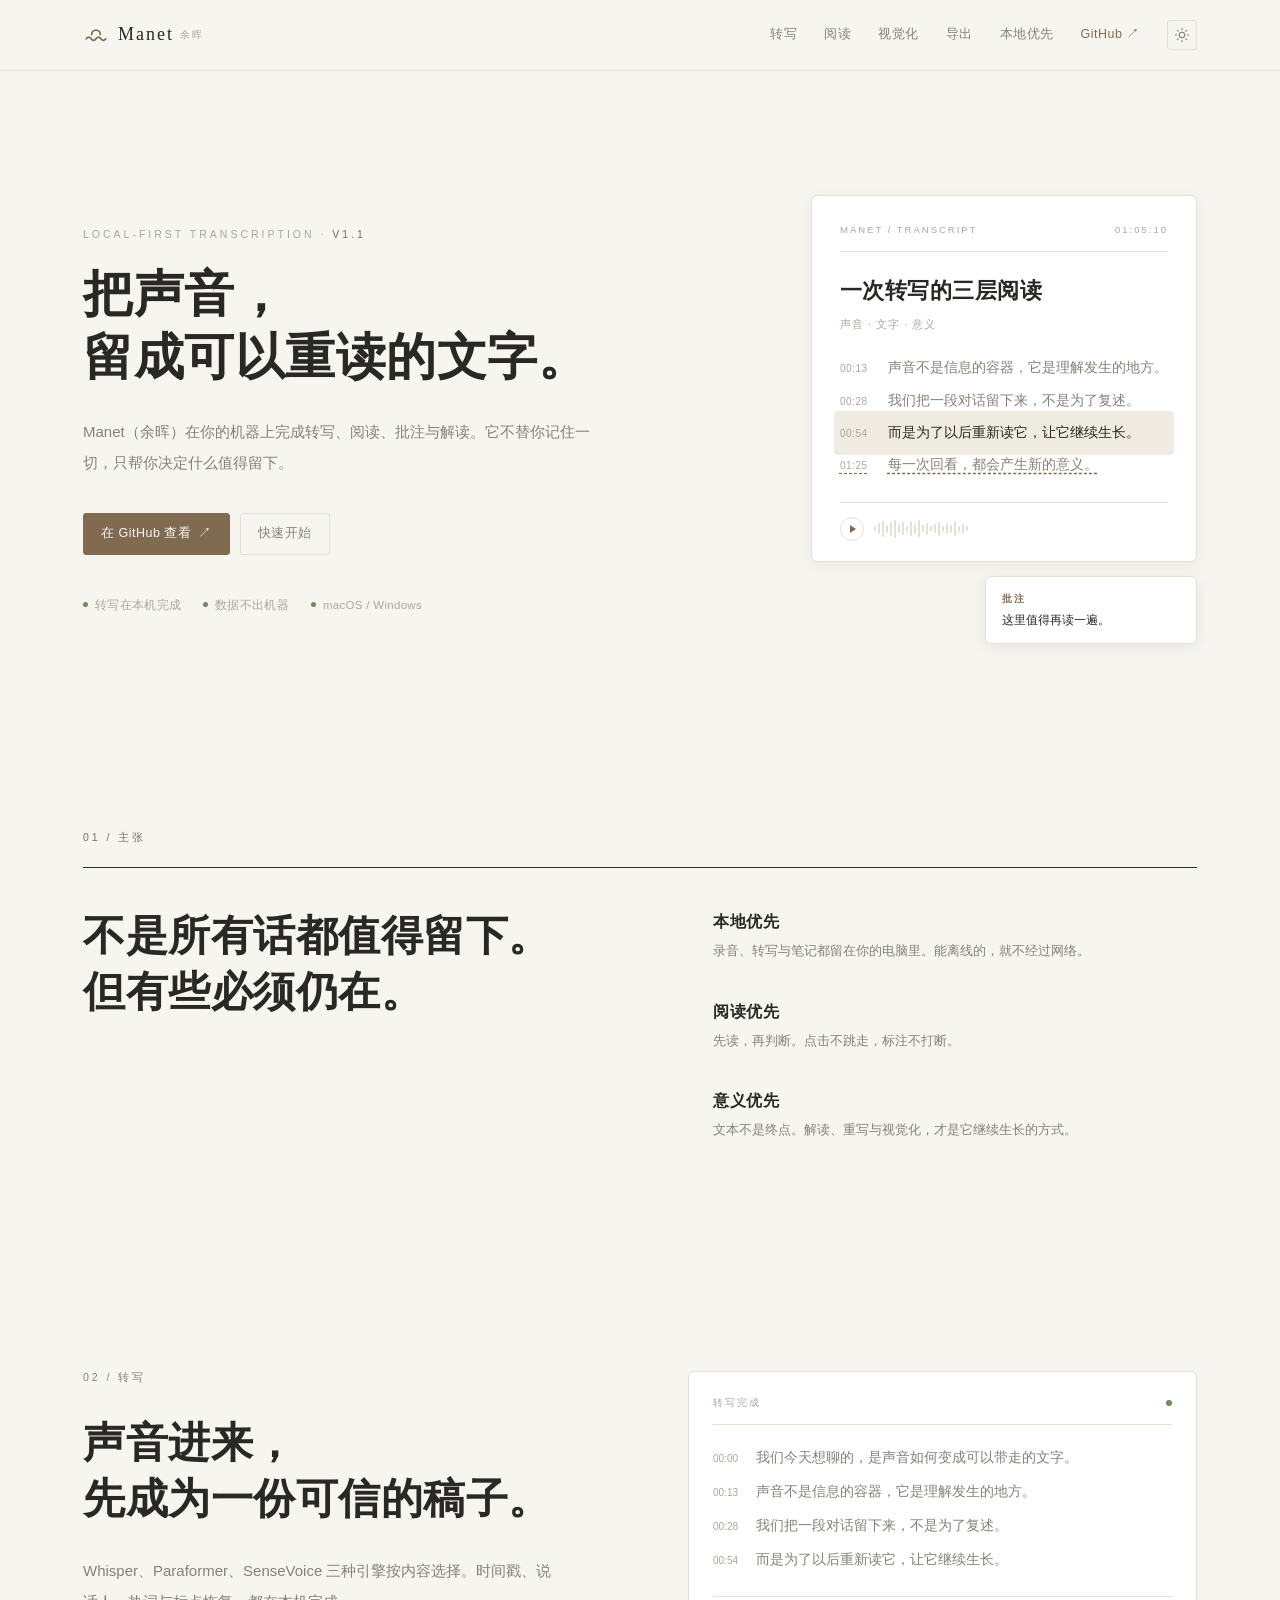
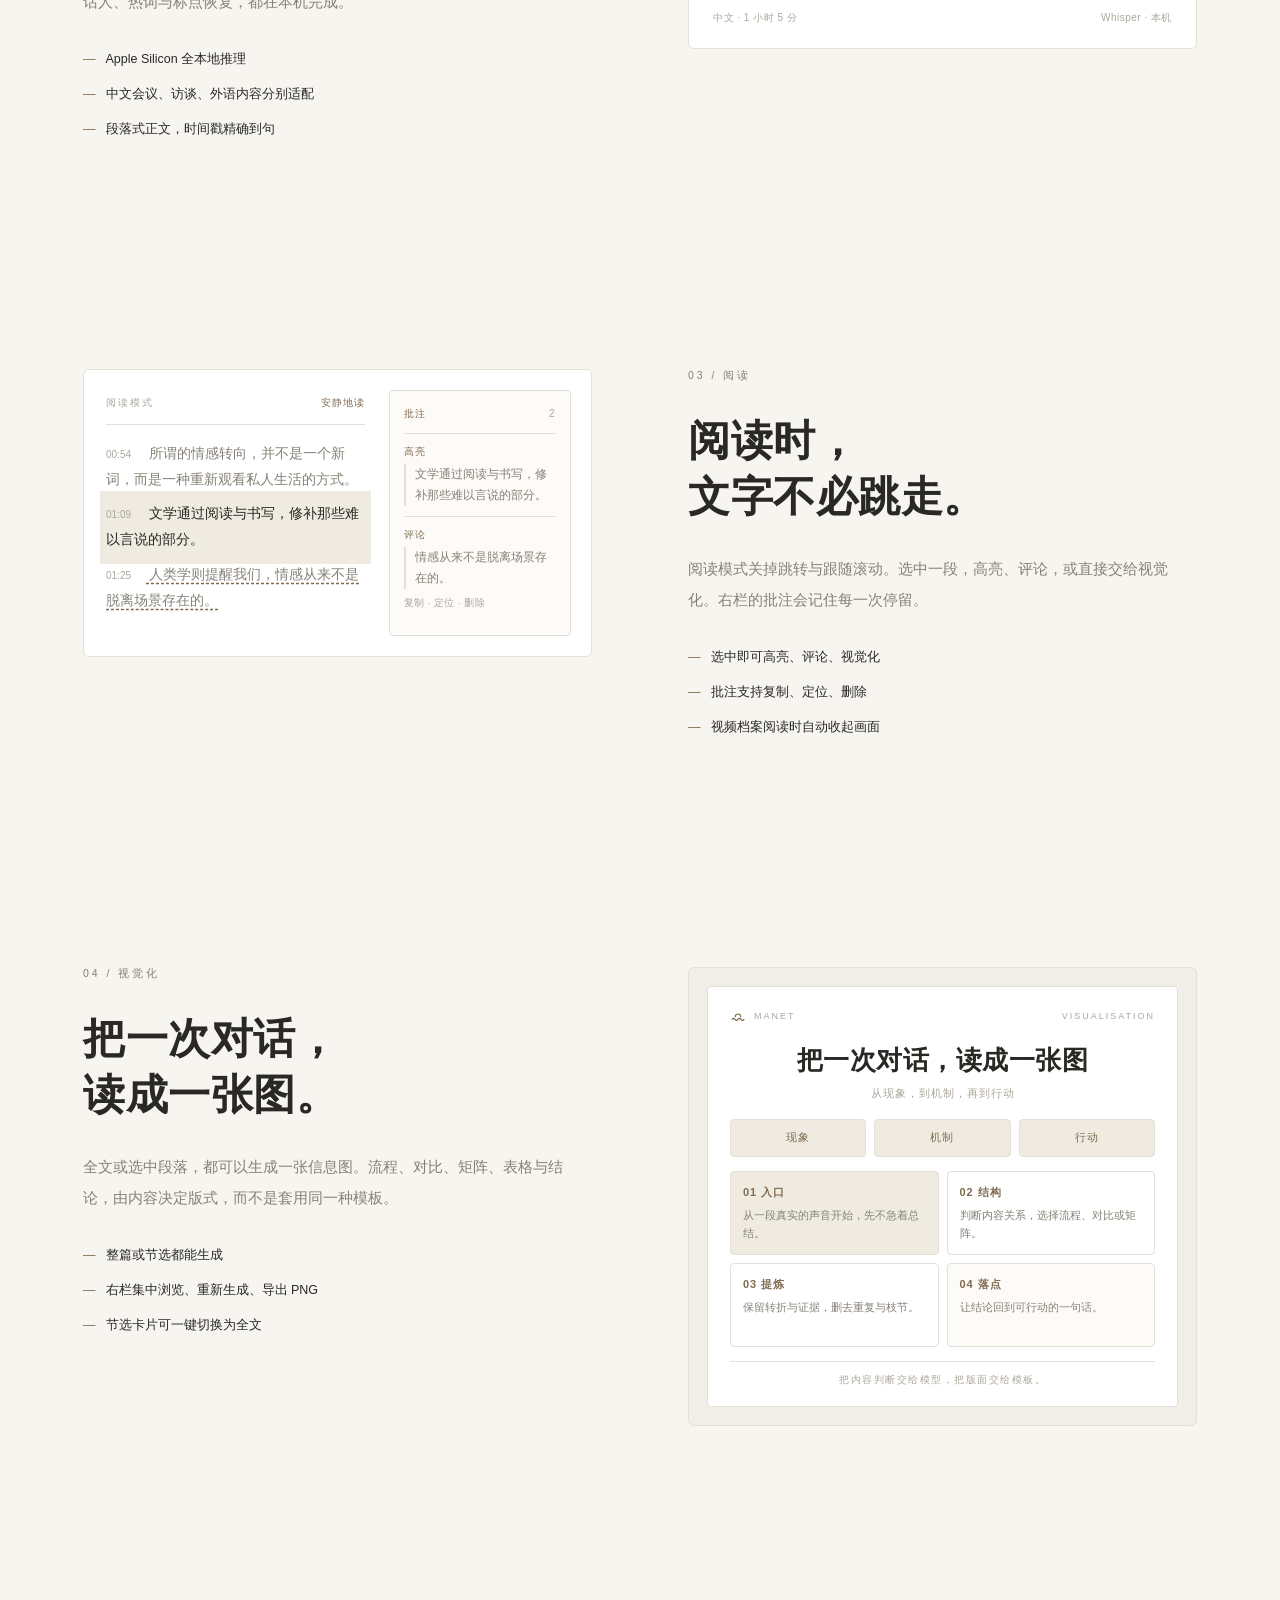
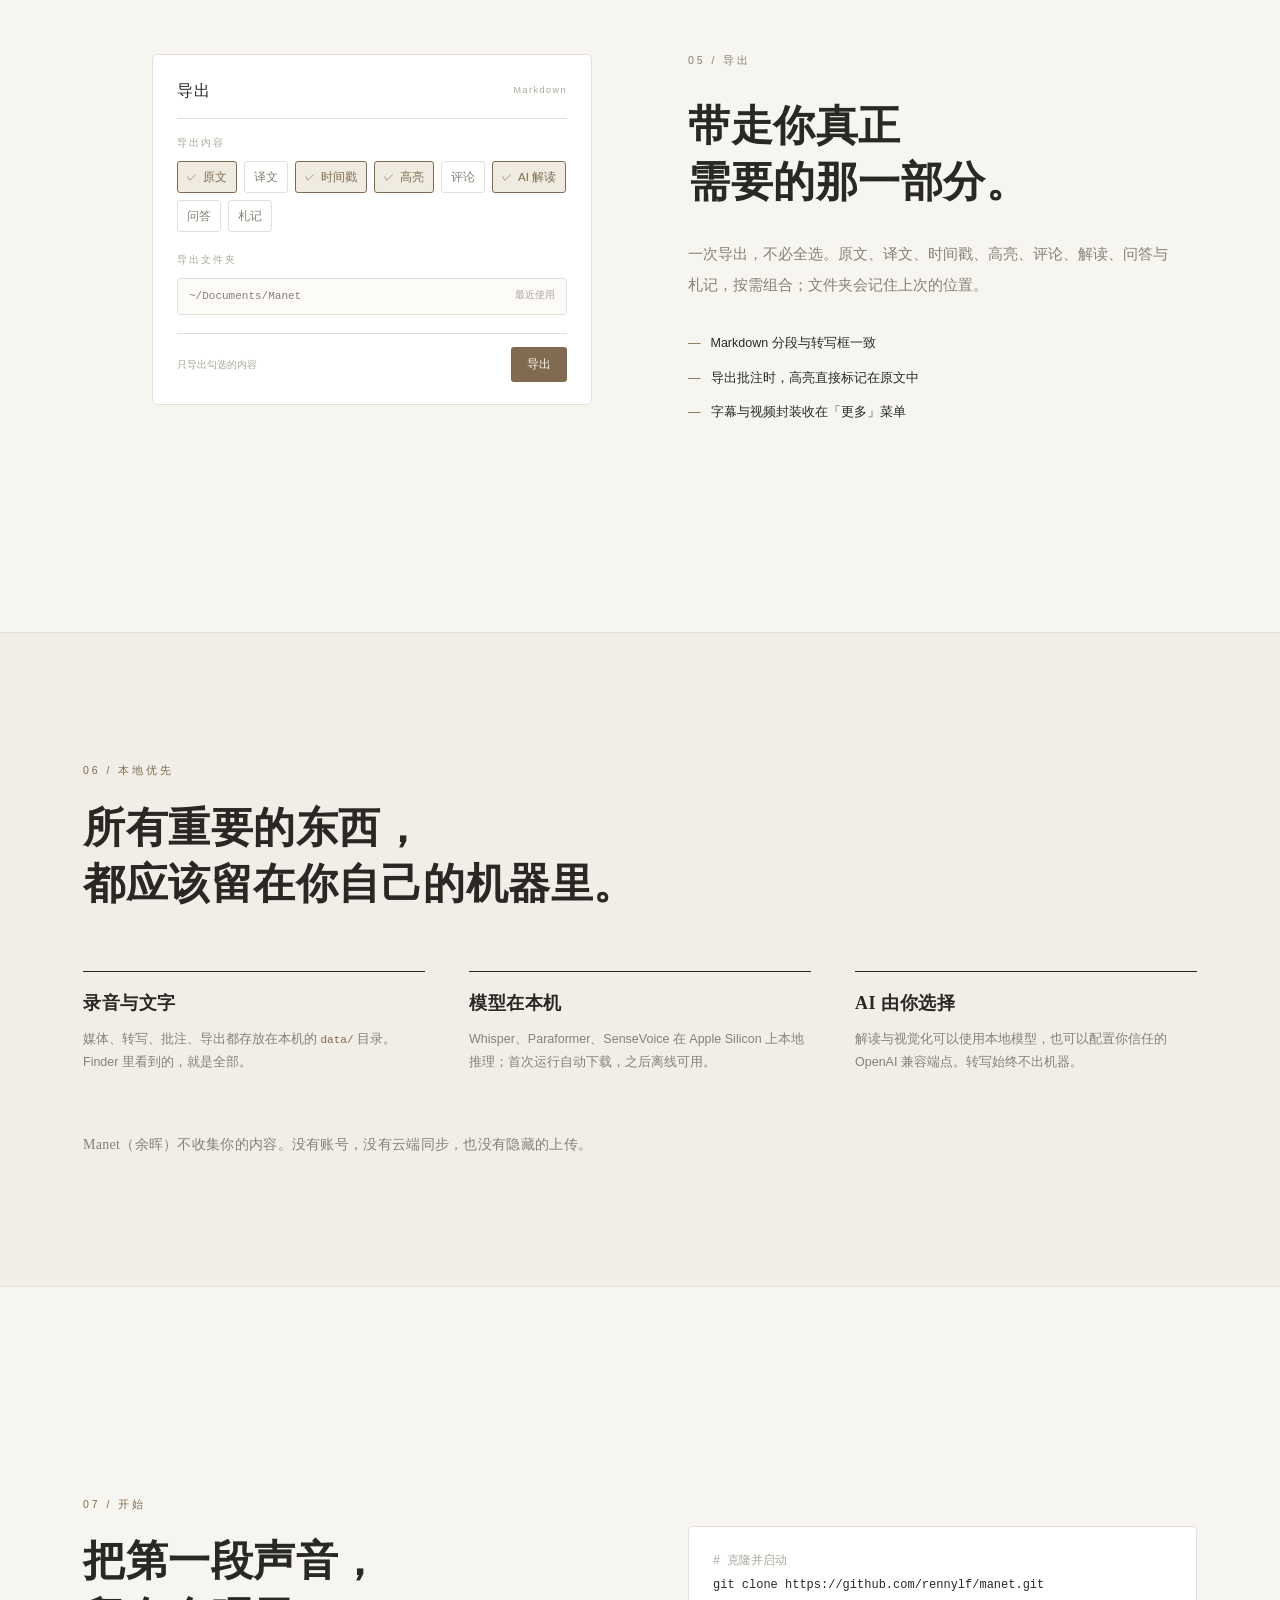
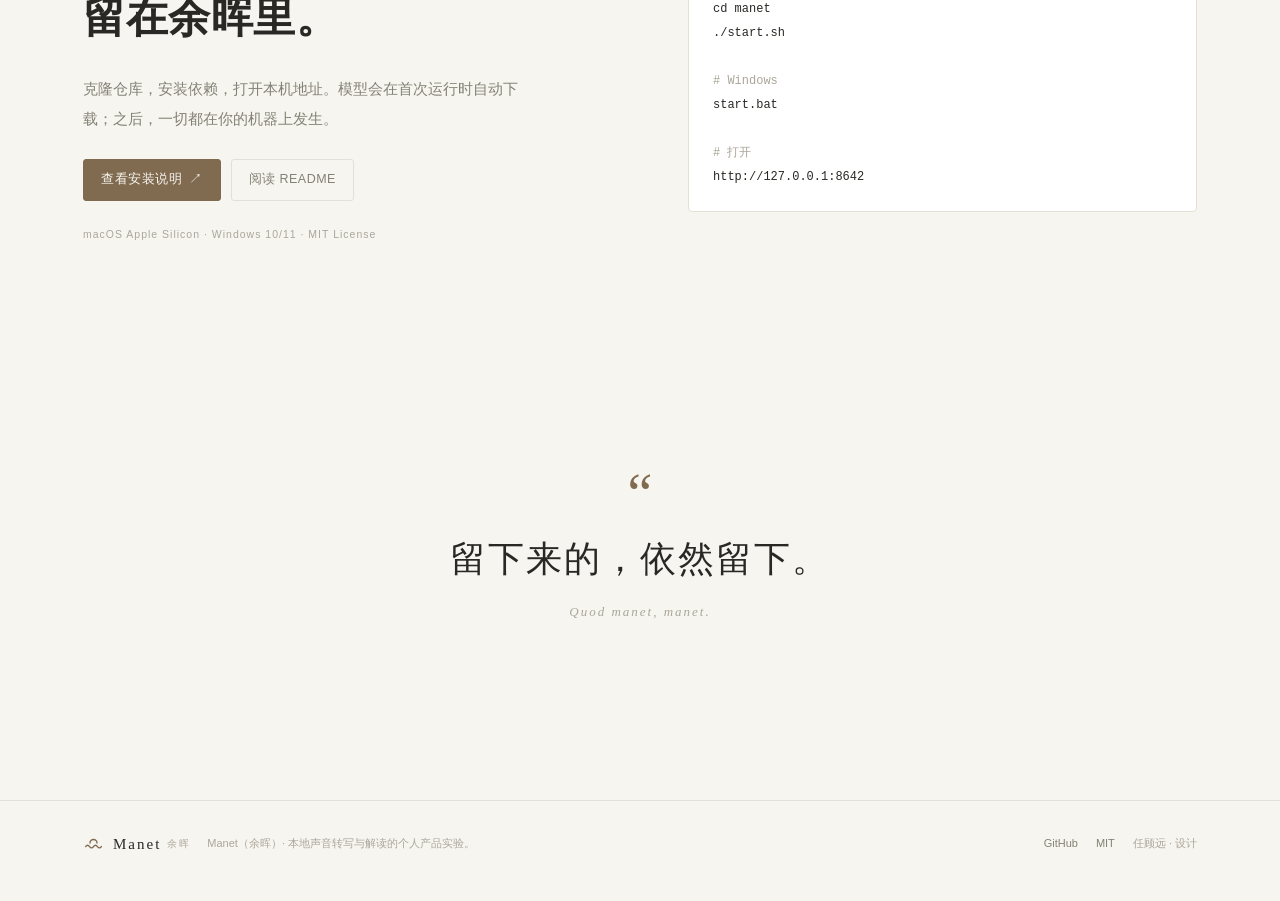
==== commit c4ea8c32: "中文名定为「余晖」 应用标题、侧栏、落地页与文档统一使用 Manet（余晖）； 版本升到 1.1.1，并在更新日志记录命名变更。  Co-Authored-By: Claude Code <norep" ====
--- a/docs/index.html
+++ b/docs/index.html
@@ -3,13 +3,13 @@
 <head>
 <meta charset="utf-8">
 <meta name="viewport" content="width=device-width, initial-scale=1">
-<title>Manet — 把声音留成可以重读的文字</title>
-<meta name="description" content="Manet 是一个本地优先的声音转写与解读工具。转写、阅读、批注、视觉化与导出，都在你的机器上完成。">
-<meta property="og:title" content="Manet — 把声音留成可以重读的文字">
+<title>Manet（余晖）— 把声音留成可以重读的文字</title>
+<meta name="description" content="Manet（余晖）是一个本地优先的声音转写与解读工具。转写、阅读、批注、视觉化与导出，都在你的机器上完成。">
+<meta property="og:title" content="Manet（余晖）— 把声音留成可以重读的文字">
 <meta property="og:description" content="本地优先的声音转写与解读。Quod manet, manet.">
 <meta name="theme-color" content="#F7F5F0">
 <link rel="icon" href="favicon.svg" type="image/svg+xml">
-<link rel="stylesheet" href="landing.css?v=6">
+<link rel="stylesheet" href="landing.css?v=7">
 <script>
 (function () {
   var t = localStorage.getItem("manet_site_theme") || "light";
@@ -21,9 +21,9 @@
 
 <header class="site-head">
   <div class="wrap head-inner">
-    <a class="brand" href="#top" aria-label="Manet 首页">
+    <a class="brand" href="#top" aria-label="Manet（余晖）首页">
       <svg viewBox="0 0 24 24" aria-hidden="true"><g fill="none" stroke="currentColor" stroke-width="1.6" stroke-linecap="round"><path d="M8 11.5a4 4 0 0 1 8 0"/><path d="M3 15.5q2.25 -3 4.5 0t4.5 0t4.5 0t4.5 0"/></g></svg>
-      <span>Manet</span>
+      <span>Manet</span><small>余晖</small>
     </a>
     <nav aria-label="页面导航">
       <a class="nav-link" href="#transcribe">转写</a>
@@ -47,7 +47,7 @@
     <div class="hero-copy reveal">
       <p class="kicker">LOCAL-FIRST TRANSCRIPTION · <span>V1.1</span></p>
       <h1>把声音，<br>留成可以重读的文字。</h1>
-      <p class="lede">Manet 在你的机器上完成转写、阅读、批注与解读。它不替你记住一切，只帮你决定什么值得留下。</p>
+      <p class="lede">Manet（余晖）在你的机器上完成转写、阅读、批注与解读。它不替你记住一切，只帮你决定什么值得留下。</p>
       <div class="cta">
         <a class="btn primary" href="https://github.com/rennylf/manet" target="_blank" rel="noopener">在 GitHub 查看 <span aria-hidden="true">↗</span></a>
         <a class="btn ghost" href="#start">快速开始</a>
@@ -267,7 +267,7 @@
           <p>解读与视觉化可以使用本地模型，也可以配置你信任的 OpenAI 兼容端点。转写始终不出机器。</p>
         </div>
       </div>
-      <p class="local-note">Manet 不收集你的内容。没有账号，没有云端同步，也没有隐藏的上传。</p>
+      <p class="local-note">Manet（余晖）不收集你的内容。没有账号，没有云端同步，也没有隐藏的上传。</p>
     </div>
   </section>
 
@@ -275,7 +275,7 @@
   <section id="start" class="start wrap reveal">
     <div>
       <p class="section-index">07 / 开始</p>
-      <h2>把第一段声音，<br>留在 Manet 里。</h2>
+      <h2>把第一段声音，<br>留在余晖里。</h2>
       <p class="start-copy">克隆仓库，安装依赖，打开本机地址。模型会在首次运行时自动下载；之后，一切都在你的机器上发生。</p>
       <div class="cta">
         <a class="btn primary" href="https://github.com/rennylf/manet" target="_blank" rel="noopener">查看安装说明 <span aria-hidden="true">↗</span></a>
@@ -307,9 +307,9 @@
   <div class="wrap foot-inner">
     <a class="brand" href="#top">
       <svg viewBox="0 0 24 24" aria-hidden="true"><g fill="none" stroke="currentColor" stroke-width="1.6" stroke-linecap="round"><path d="M8 11.5a4 4 0 0 1 8 0"/><path d="M3 15.5q2.25 -3 4.5 0t4.5 0t4.5 0t4.5 0"/></g></svg>
-      <span>Manet</span>
+      <span>Manet</span><small>余晖</small>
     </a>
-    <span>本地声音转写与解读的个人产品实验。</span>
+    <span>Manet（余晖）· 本地声音转写与解读的个人产品实验。</span>
     <div class="foot-links">
       <a href="https://github.com/rennylf/manet" target="_blank" rel="noopener">GitHub</a>
       <a href="https://github.com/rennylf/manet/blob/main/LICENSE" target="_blank" rel="noopener">MIT</a>
--- a/docs/landing.css
+++ b/docs/landing.css
@@ -73,6 +73,7 @@
   font-size: 18px; letter-spacing: 2px; color: var(--ink);
 }
 .brand svg { width: 26px; height: 26px; color: var(--accent); }
+.brand small { font-family: var(--sans); font-size: 10px; font-weight: 400; letter-spacing: 2px; color: var(--weak); margin-left: -3px; }
 nav { margin-left: auto; display: flex; align-items: center; gap: 27px; }
 nav a {
   text-decoration: none; font-size: 12.5px; letter-spacing: .5px;
